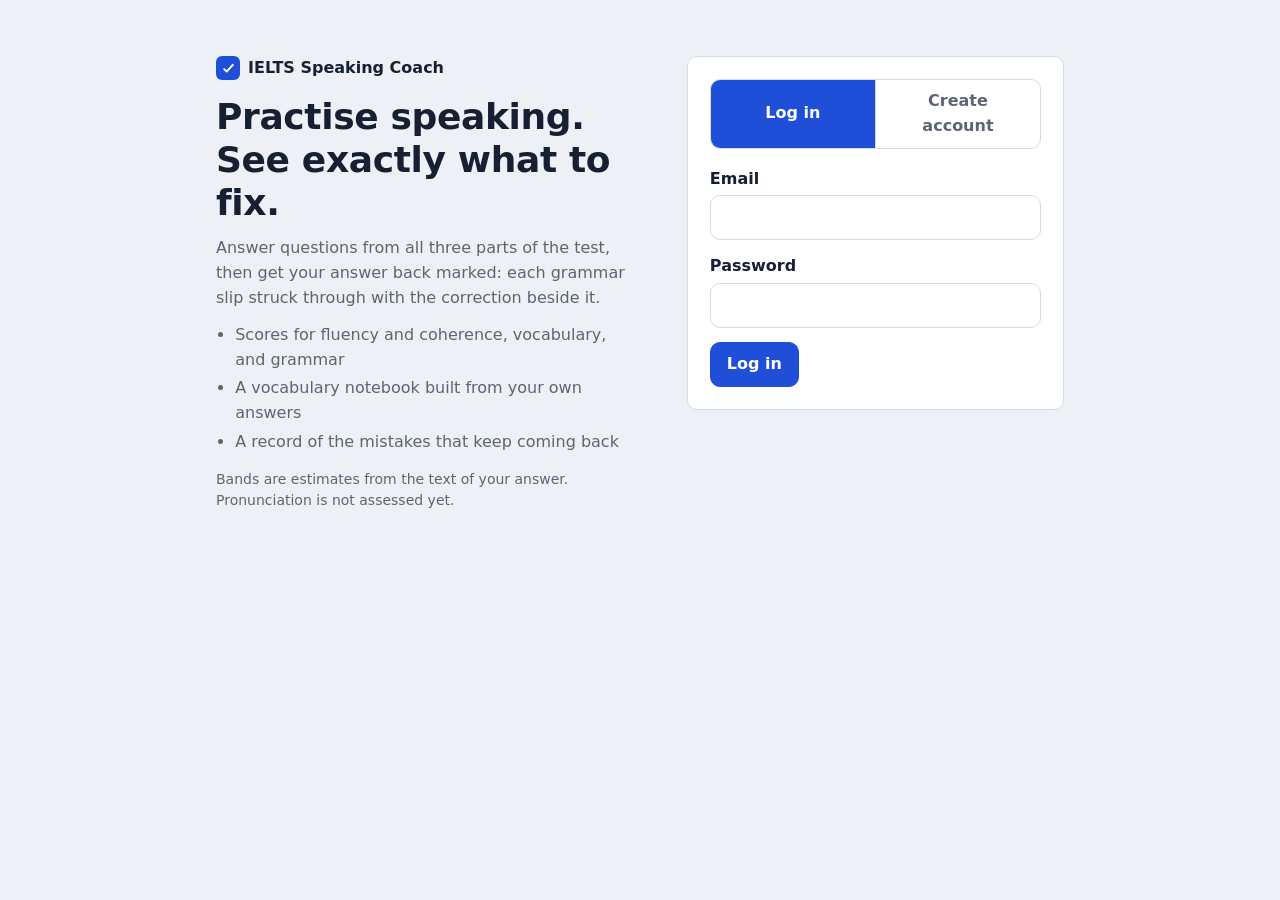
==== frontend/index.html @ 1200ae57 "Initial commit" ====
<!doctype html>
<html lang="en">
<head>
  <meta charset="utf-8">
  <meta name="viewport" content="width=device-width, initial-scale=1">
  <title>IELTS Speaking Coach</title>
  <meta name="description" content="Practise IELTS Speaking, get criterion-based feedback on your answers, and track the mistakes that keep coming back.">
  <link rel="icon" href="data:image/svg+xml,%3Csvg xmlns='http://www.w3.org/2000/svg' viewBox='0 0 32 32'%3E%3Crect width='32' height='32' rx='7' fill='%231f4fd8'/%3E%3Cpath d='M9 17l4 4 10-11' fill='none' stroke='%23fff' stroke-width='3' stroke-linecap='round' stroke-linejoin='round'/%3E%3C/svg%3E">
  <link rel="stylesheet" href="css/styles.css">
</head>
<body>
  <div id="app"></div>
  <div id="toasts" role="status" aria-live="polite"></div>
  <noscript><p style="padding:1rem">This app needs JavaScript to run.</p></noscript>
  <script type="module" src="js/main.js"></script>
</body>
</html>
---- frontend/css/styles.css ----
/* ---------- tokens ---------- */
:root {
  --bg: #edf0f5;
  --surface: #ffffff;
  --surface-2: #f5f7fb;
  --ink: #172033;
  --muted: #5b6577;
  --line: #d5dbe6;
  --blue: #1f4fd8;
  --blue-ink: #ffffff;
  --blue-soft: #e3eaff;
  --red: #c92a4b;
  --red-soft: #fde7ec;
  --green: #1b7f5c;
  --green-soft: #def4ea;
  --mark: #fff0a8;
  --focus: #1f4fd8;

  --font-ui: "Segoe UI Variable Text", "Segoe UI", system-ui, -apple-system, "Helvetica Neue", Arial, sans-serif;
  --font-script: Georgia, "Iowan Old Style", "Palatino Linotype", "Times New Roman", serif;

  --step--1: 0.875rem;
  --step-0: 1rem;
  --step-1: 1.25rem;
  --step-2: 1.625rem;
  --step-3: 2.125rem;
  --radius: 10px;
}

@media (prefers-color-scheme: dark) {
  :root {
    --bg: #0f1524;
    --surface: #171f33;
    --surface-2: #1d2740;
    --ink: #e8ecf5;
    --muted: #9aa6bd;
    --line: #2b3753;
    --blue: #7c9bff;
    --blue-ink: #0b1226;
    --blue-soft: #1f2c55;
    --red: #ff7b93;
    --red-soft: #3a1f2b;
    --green: #5fd1a3;
    --green-soft: #17352b;
    --mark: #4a4216;
    --focus: #a9bcff;
  }
}

/* ---------- base ---------- */
* { box-sizing: border-box; }
html { -webkit-text-size-adjust: 100%; }
body {
  margin: 0;
  background: var(--bg);
  color: var(--ink);
  font: 400 var(--step-0)/1.55 var(--font-ui);
}
h1, h2, h3, h4 { line-height: 1.2; margin: 0; font-weight: 650; letter-spacing: -0.01em; }
h1 { font-size: var(--step-3); }
h2 { font-size: var(--step-2); }
h3 { font-size: var(--step-1); }
h4 { font-size: var(--step-0); }
p { margin: 0 0 0.75em; max-width: 68ch; }
a { color: var(--blue); }
ul, ol { margin: 0; padding-left: 1.2em; }
li + li { margin-top: 0.25em; }
button, input, select, textarea { font: inherit; color: inherit; }
:focus-visible { outline: 3px solid var(--focus); outline-offset: 2px; border-radius: 4px; }
[hidden] { display: none !important; }
.muted { color: var(--muted); }
.small { font-size: var(--step--1); }
.sr-only { position: absolute; width: 1px; height: 1px; overflow: hidden; clip: rect(0 0 0 0); white-space: nowrap; }

/* ---------- shell ---------- */
.topbar {
  background: var(--surface);
  border-bottom: 1px solid var(--line);
  position: sticky; top: 0; z-index: 10;
}
.topbar-inner {
  max-width: 1000px; margin: 0 auto; padding: 0 16px;
  display: flex; align-items: center; gap: 20px; min-height: 56px; flex-wrap: wrap;
}
.brand { font-weight: 700; color: var(--ink); text-decoration: none; display: flex; align-items: center; gap: 8px; }
.brand-mark { width: 24px; height: 24px; border-radius: 6px; background: var(--blue); display: inline-grid; place-items: center; }
.brand-mark svg { width: 15px; height: 15px; stroke: var(--blue-ink); }
.nav { display: flex; gap: 2px; flex: 1; overflow-x: auto; }
.nav a {
  color: var(--muted); text-decoration: none; padding: 16px 10px 14px; border-bottom: 3px solid transparent;
  white-space: nowrap; font-weight: 500;
}
.nav a:hover { color: var(--ink); }
.nav a[aria-current="page"] { color: var(--ink); border-bottom-color: var(--blue); }
.user-menu { display: flex; align-items: center; gap: 12px; font-size: var(--step--1); }
.user-menu a { color: var(--muted); }

.page { max-width: 920px; margin: 0 auto; padding: 32px 16px 72px; }
.page-head { margin-bottom: 28px; }
.page-head h1 { margin-bottom: 6px; }
.lede { color: var(--muted); margin: 0; }

.section { border-top: 1px solid var(--line); padding: 24px 0; }
.section > h2, .section > h3 { margin-bottom: 14px; }
.section-head { display: flex; align-items: baseline; justify-content: space-between; gap: 12px; flex-wrap: wrap; margin-bottom: 14px; }
.section-head h2, .section-head h3 { margin: 0; }
.cols { display: grid; gap: 32px; grid-template-columns: 1fr 1fr; }
@media (max-width: 720px) {
  .cols { grid-template-columns: 1fr; gap: 24px; }
  .topbar-inner { gap: 4px 16px; padding-top: 8px; }
  .nav { order: 3; flex-basis: 100%; }
  .user-menu { margin-left: auto; }
}

/* ---------- buttons & forms ---------- */
.btn {
  display: inline-flex; align-items: center; justify-content: center; gap: 8px;
  border: 1px solid var(--line); background: var(--surface); color: var(--ink);
  padding: 9px 16px; border-radius: var(--radius); cursor: pointer; font-weight: 550; text-decoration: none;
  min-height: 40px;
}
.btn:hover { background: var(--surface-2); }
.btn:disabled { opacity: 0.55; cursor: not-allowed; }
.btn-primary { background: var(--blue); border-color: var(--blue); color: var(--blue-ink); }
.btn-primary:hover { background: var(--blue); filter: brightness(1.08); }
.btn-quiet { background: transparent; border-color: transparent; color: var(--blue); padding-inline: 8px; }
.btn-quiet:hover { background: var(--blue-soft); }
.btn-danger { color: var(--red); }
.btn-row { display: flex; flex-wrap: wrap; gap: 10px; align-items: center; }

label { display: block; font-weight: 550; margin-bottom: 4px; }
.field { margin-bottom: 14px; }
.field .hint { color: var(--muted); font-size: var(--step--1); margin-top: 4px; }
input[type="text"], input[type="email"], input[type="password"], input[type="number"], select, textarea {
  width: 100%; padding: 9px 12px; border: 1px solid var(--line); border-radius: var(--radius);
  background: var(--surface); min-height: 40px;
}
textarea { resize: vertical; min-height: 180px; line-height: 1.6; font-family: var(--font-script); font-size: 1.05rem; }
.inline-fields { display: flex; flex-wrap: wrap; gap: 12px; align-items: flex-end; }
.inline-fields .field { margin-bottom: 0; }
.check { display: flex; gap: 8px; align-items: center; font-weight: 400; margin: 0; }
.check input { width: auto; min-height: 0; }

.seg { display: inline-flex; border: 1px solid var(--line); border-radius: var(--radius); overflow: hidden; background: var(--surface); }
.seg button { border: 0; background: transparent; padding: 9px 18px; cursor: pointer; font-weight: 550; color: var(--muted); }
.seg button + button { border-left: 1px solid var(--line); }
.seg button[aria-pressed="true"] { background: var(--blue); color: var(--blue-ink); }
.seg-desc { margin-top: 8px; }

/* ---------- small parts ---------- */
.chip {
  display: inline-block; padding: 1px 10px; border-radius: 999px; font-size: 0.8125rem;
  background: var(--surface-2); border: 1px solid var(--line); color: var(--muted); white-space: nowrap;
}
.chip-blue { background: var(--blue-soft); border-color: transparent; color: var(--blue); }
.chip-green { background: var(--green-soft); border-color: transparent; color: var(--green); }
.chip-red { background: var(--red-soft); border-color: transparent; color: var(--red); }

.callout { padding: 12px 14px; border-radius: var(--radius); border: 1px solid var(--line); background: var(--surface); }
.callout.error { background: var(--red-soft); border-color: transparent; color: var(--ink); }
.callout.error strong { color: var(--red); }
.callout.info { background: var(--blue-soft); border-color: transparent; }

.loading { display: flex; gap: 10px; align-items: center; color: var(--muted); padding: 16px 0; }
.spinner { width: 18px; height: 18px; border-radius: 50%; border: 3px solid var(--line); border-top-color: var(--blue); animation: spin 0.8s linear infinite; }
@keyframes spin { to { transform: rotate(360deg); } }

.empty { padding: 28px 0; }
.empty h3 { margin-bottom: 6px; }
.empty p { color: var(--muted); }

.stats { display: flex; flex-wrap: wrap; margin: 0; padding: 0; }
.stats > div { padding: 4px 28px 4px 0; margin-right: 28px; border-right: 1px solid var(--line); min-width: 96px; }
.stats > div:last-child { border-right: 0; margin-right: 0; }
.stats dt { color: var(--muted); font-size: var(--step--1); order: 2; }
.stats dd { margin: 0; font-family: var(--font-script); font-size: var(--step-3); line-height: 1.1; order: 1; }
.stats > div { display: flex; flex-direction: column; }
@media (max-width: 600px) { .stats > div { border-right: 0; margin-right: 0; padding-right: 24px; margin-bottom: 12px; } }

.bar { height: 8px; border-radius: 999px; background: var(--line); overflow: hidden; }
.bar-fill { height: 100%; background: var(--blue); border-radius: 999px; }
.bar-row { margin-bottom: 14px; }
.bar-row .bar-label { display: flex; justify-content: space-between; margin-bottom: 4px; gap: 12px; }
.bar-row .bar-label strong { font-family: var(--font-script); font-size: var(--step-1); }
.bar-row.weakest .bar-fill { background: var(--red); }

/* list rows (used for sessions, questions, vocabulary, issues) */
.rows { list-style: none; padding: 0; margin: 0; }
.rows > li { padding: 14px 0; border-top: 1px solid var(--line); margin: 0; }
.rows > li:first-child { border-top: 0; }
.row-main { display: flex; justify-content: space-between; align-items: flex-start; gap: 16px; flex-wrap: wrap; }
.row-title { font-weight: 600; }
.row-title a { color: inherit; text-decoration: none; }
.row-title a:hover { text-decoration: underline; }
.row-meta { display: flex; gap: 8px; flex-wrap: wrap; align-items: center; margin-top: 4px; }
.example { color: var(--muted); margin: 4px 0 0; font-style: italic; }

/* ---------- band numerals ---------- */
.band { font-family: var(--font-script); font-weight: 700; font-variant-numeric: lining-nums; }
.band-hero { display: flex; gap: 28px; align-items: center; flex-wrap: wrap; padding: 8px 0 24px; }
.band-hero .band-big { font-size: 5rem; line-height: 1; color: var(--ink); }
.band-hero .band-caption { color: var(--muted); font-size: var(--step--1); display: block; }
.mini-scores { display: flex; gap: 22px; flex-wrap: wrap; margin: 0; }
.mini-scores div { display: flex; flex-direction: column; }
.mini-scores dt { color: var(--muted); font-size: var(--step--1); order: 2; }
.mini-scores dd { margin: 0; font-family: var(--font-script); font-size: var(--step-2); order: 1; }

/* ---------- the marked script ---------- */
.script {
  background: var(--surface); border: 1px solid var(--line); border-radius: var(--radius);
  padding: 18px 20px; border-left: 4px solid var(--blue);
}
.transcript { font-family: var(--font-script); font-size: 1.1rem; line-height: 1.9; margin: 0; white-space: pre-wrap; max-width: none; }
.transcript del.err {
  text-decoration: line-through; text-decoration-color: var(--red); text-decoration-thickness: 2px;
  color: var(--red); background: var(--red-soft); padding: 0 2px; border-radius: 3px;
}
.transcript ins.fix {
  text-decoration: none; color: var(--green); background: var(--green-soft); padding: 0 3px; border-radius: 3px; font-weight: 600;
}
.legend { display: flex; gap: 18px; flex-wrap: wrap; margin-top: 10px; font-size: var(--step--1); color: var(--muted); }
.legend del { color: var(--red); text-decoration-thickness: 2px; }
.legend ins { color: var(--green); text-decoration: none; font-weight: 600; }

.issue { padding: 12px 0; border-top: 1px solid var(--line); }
.issue:first-child { border-top: 0; }
.issue .pair { font-family: var(--font-script); font-size: 1.05rem; }
.issue del { color: var(--red); text-decoration-thickness: 2px; }
.issue ins { color: var(--green); text-decoration: none; font-weight: 600; }

.criterion { padding: 16px 0; border-top: 1px solid var(--line); }
.criterion:first-child { border-top: 0; }
.criterion-head { display: flex; justify-content: space-between; align-items: baseline; gap: 12px; margin-bottom: 6px; }
.criterion-head .band { font-size: var(--step-2); }
.pros-cons { display: grid; grid-template-columns: 1fr 1fr; gap: 24px; margin-top: 10px; }
@media (max-width: 640px) { .pros-cons { grid-template-columns: 1fr; gap: 10px; } }
.pros-cons h4 { font-size: var(--step--1); margin-bottom: 4px; color: var(--muted); font-weight: 600; }

.improved { font-family: var(--font-script); font-size: 1.05rem; line-height: 1.8; background: var(--green-soft); padding: 16px 18px; border-radius: var(--radius); margin: 0; max-width: none; }
.vocab-grid { display: grid; gap: 12px; grid-template-columns: repeat(auto-fill, minmax(260px, 1fr)); }
.vocab { border: 1px solid var(--line); background: var(--surface); border-radius: var(--radius); padding: 12px 14px; }
.vocab .term { font-weight: 650; }
.vocab p { margin: 4px 0 0; }

.question-card { border-left: 4px solid var(--blue); padding: 4px 0 4px 18px; margin-bottom: 18px; }
.question-card .q-text { font-family: var(--font-script); font-size: var(--step-1); margin: 0 0 6px; max-width: 60ch; }
.question-card ul { color: var(--muted); }
.counter { display: flex; justify-content: space-between; gap: 12px; flex-wrap: wrap; margin: 6px 0 14px; color: var(--muted); font-size: var(--step--1); }
.timer { font-variant-numeric: tabular-nums; font-weight: 600; color: var(--ink); }

/* ---------- chart ---------- */
.chart { width: 100%; height: auto; display: block; }
.chart .grid-line { stroke: var(--line); stroke-width: 1; }
.chart .axis-label { fill: var(--muted); font-size: 11px; font-family: var(--font-ui); }
.chart .trend-line { fill: none; stroke: var(--blue); stroke-width: 2.5; stroke-linejoin: round; stroke-linecap: round; }
.chart .trend-dot { fill: var(--surface); stroke: var(--blue); stroke-width: 2.5; }
.chart .trend-target { stroke: var(--green); stroke-width: 1.5; stroke-dasharray: 5 4; }
.chart .target-label { fill: var(--green); font-size: 11px; }

/* ---------- auth ---------- */
.auth { max-width: 880px; margin: 0 auto; padding: 56px 16px; display: grid; grid-template-columns: 1.1fr 1fr; gap: 56px; align-items: start; }
@media (max-width: 760px) { .auth { grid-template-columns: 1fr; gap: 28px; padding-top: 32px; } }
.auth h1 { margin: 14px 0 12px; font-size: 2.25rem; }
.auth .pitch p { color: var(--muted); }
.auth .pitch ul { color: var(--muted); }
.auth-form { background: var(--surface); border: 1px solid var(--line); border-radius: var(--radius); padding: 22px; }
.auth-form .seg { margin-bottom: 18px; width: 100%; }
.auth-form .seg button { flex: 1; }

/* ---------- toasts ---------- */
#toasts { position: fixed; bottom: 16px; right: 16px; left: 16px; display: flex; flex-direction: column; align-items: flex-end; gap: 8px; pointer-events: none; z-index: 50; }
.toast { pointer-events: auto; max-width: 440px; background: var(--ink); color: var(--bg); padding: 10px 14px; border-radius: var(--radius); box-shadow: 0 6px 24px rgba(0,0,0,0.25); }
.toast.error { background: var(--red); color: #fff; }
.toast.success { background: var(--green); color: #fff; }

details.more { margin-top: 10px; }
details.more > summary { cursor: pointer; color: var(--blue); font-weight: 550; padding: 6px 0; }

@media (prefers-reduced-motion: reduce) {
  .spinner { animation-duration: 2.4s; }
}
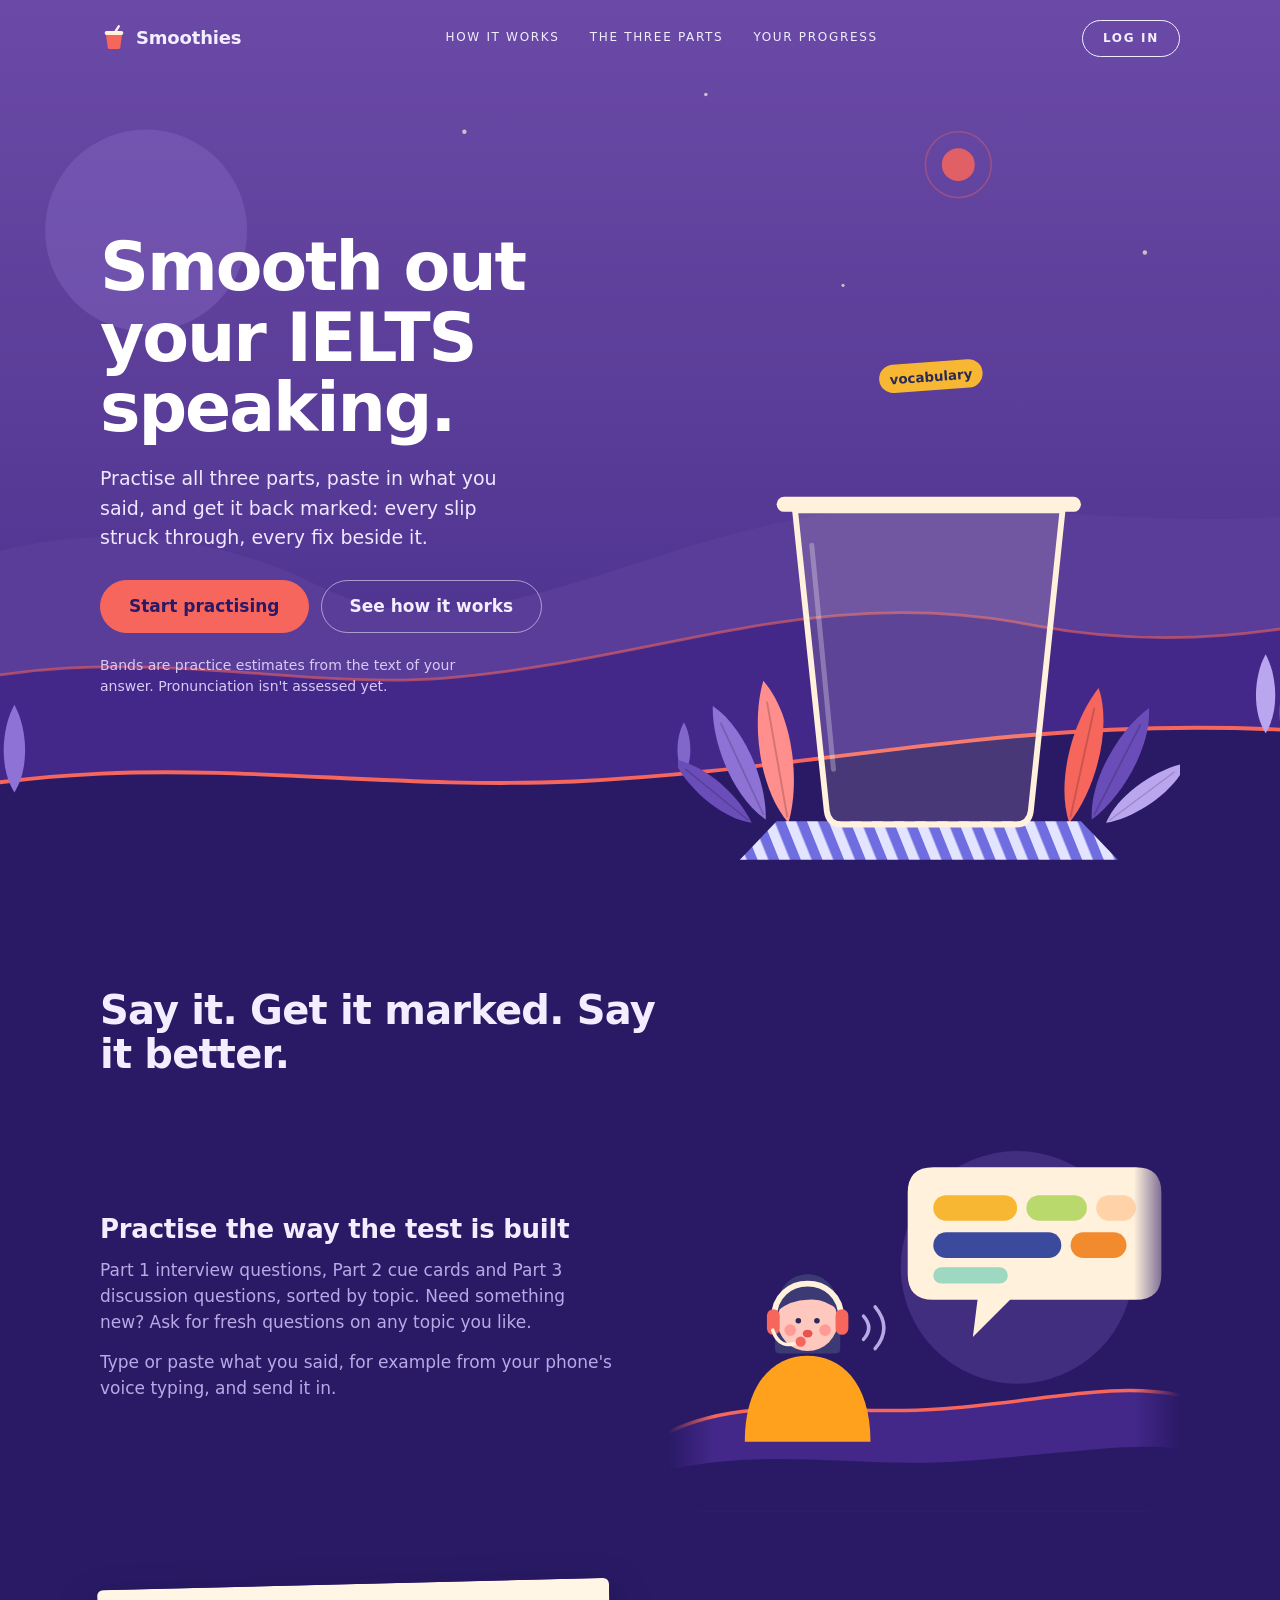
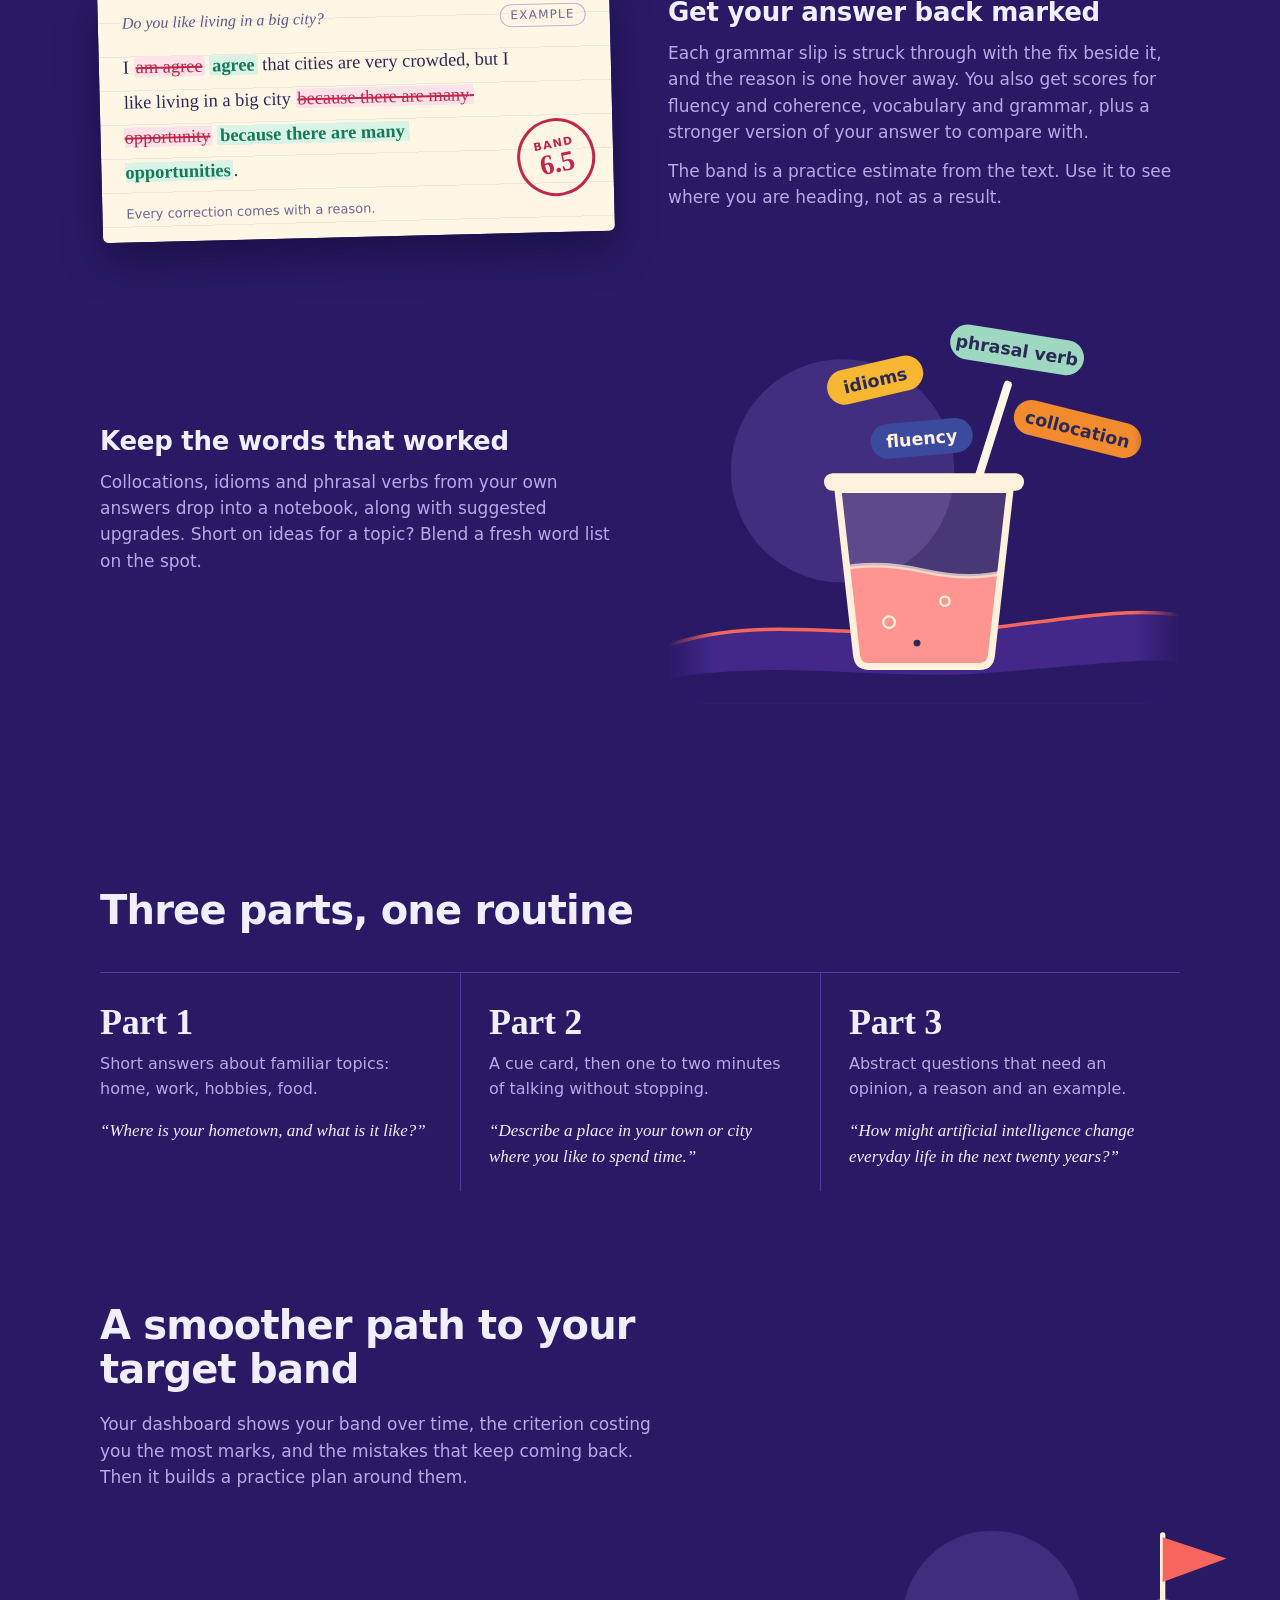
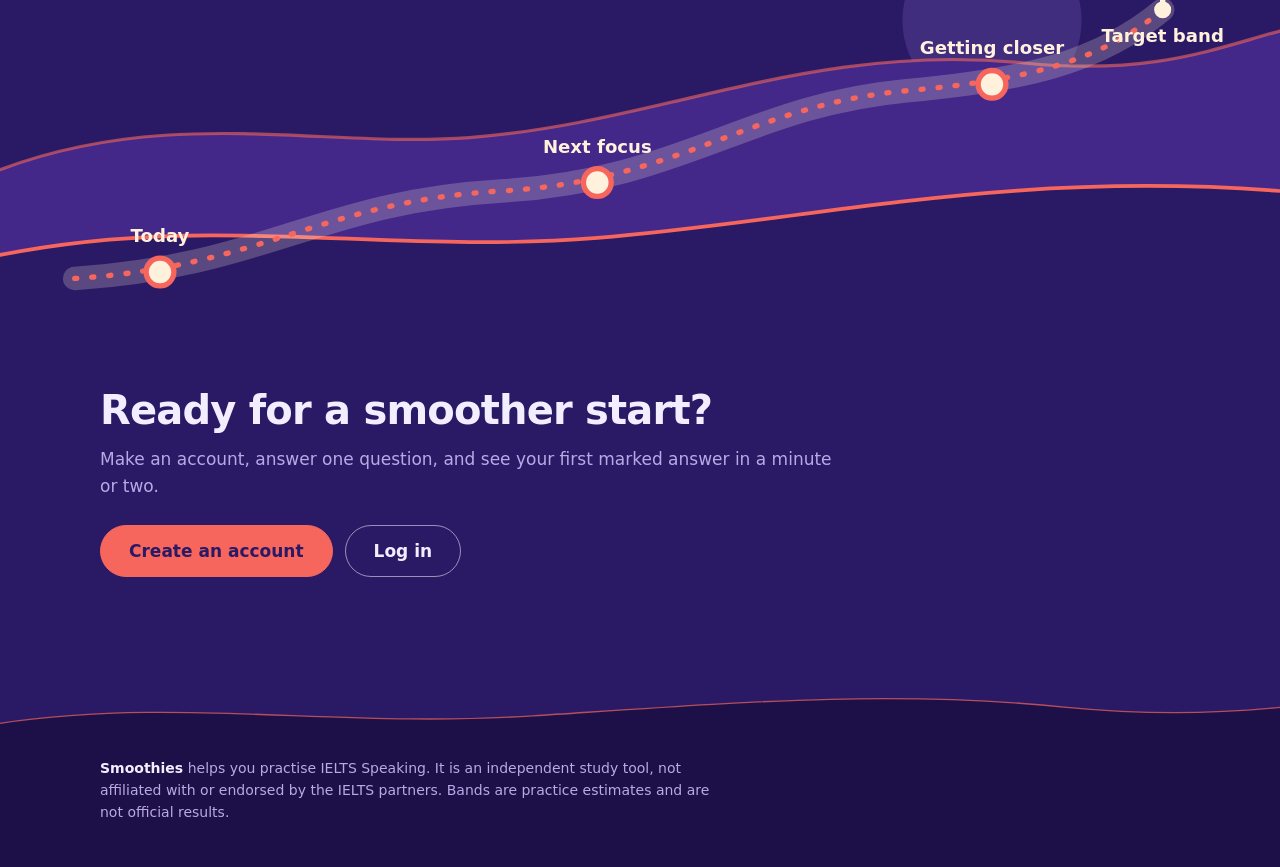
==== commit 10e9349b: "animation" ====
--- a/frontend/index.html
+++ b/frontend/index.html
@@ -3,15 +3,308 @@
 <head>
   <meta charset="utf-8">
   <meta name="viewport" content="width=device-width, initial-scale=1">
-  <title>IELTS Speaking Coach</title>
-  <meta name="description" content="Practise IELTS Speaking, get criterion-based feedback on your answers, and track the mistakes that keep coming back.">
-  <link rel="icon" href="data:image/svg+xml,%3Csvg xmlns='http://www.w3.org/2000/svg' viewBox='0 0 32 32'%3E%3Crect width='32' height='32' rx='7' fill='%231f4fd8'/%3E%3Cpath d='M9 17l4 4 10-11' fill='none' stroke='%23fff' stroke-width='3' stroke-linecap='round' stroke-linejoin='round'/%3E%3C/svg%3E">
+  <title>Smoothies: IELTS speaking practice, smoothed out</title>
+  <meta name="description" content="Practise all three parts of IELTS Speaking, get your answers back marked line by line, and see which mistakes keep coming back.">
+  <meta name="color-scheme" content="dark">
+  <link rel="icon" href="data:image/svg+xml,%3Csvg xmlns='http://www.w3.org/2000/svg' viewBox='0 0 32 32'%3E%3Crect width='32' height='32' rx='8' fill='%232a1a66'/%3E%3Cpath d='M9 12h14l-2 15H11z' fill='%23f6665c'/%3E%3Crect x='7' y='9' width='18' height='4' rx='2' fill='%23fff1dc'/%3E%3Cpath d='M18 9l3-6' stroke='%23fff1dc' stroke-width='2.4' stroke-linecap='round'/%3E%3C/svg%3E">
   <link rel="stylesheet" href="css/styles.css">
+  <link rel="stylesheet" href="css/landing.css">
 </head>
-<body>
-  <div id="app"></div>
-  <div id="toasts" role="status" aria-live="polite"></div>
-  <noscript><p style="padding:1rem">This app needs JavaScript to run.</p></noscript>
-  <script type="module" src="js/main.js"></script>
+<body class="landing">
+  <a class="skip" href="#main">Skip to content</a>
+
+  <header class="site-nav">
+    <div class="site-nav-inner">
+      <a class="brand" href="./">
+        <svg class="brand-glyph" viewBox="0 0 24 24" width="28" height="28" aria-hidden="true"><path d="M5 8h14l-1.6 12.2a1.4 1.4 0 0 1-1.4 1.2H8a1.4 1.4 0 0 1-1.4-1.2z" fill="#f6665c"/><rect x="4" y="6" width="16" height="3.4" rx="1.7" fill="#fff1dc"/><path d="M13.5 6l2.6-4" stroke="#fff1dc" stroke-width="2" stroke-linecap="round" fill="none"/></svg>
+        <span>Smoothies</span>
+      </a>
+      <nav class="site-links" aria-label="Main">
+        <a href="#how">How it works</a>
+        <a href="#parts">The three parts</a>
+        <a href="#path">Your progress</a>
+      </nav>
+      <a class="pill" id="nav-cta" href="app/#/login">Log in</a>
+    </div>
+  </header>
+
+  <main id="main">
+    <!-- ================= hero ================= -->
+    <section class="hero">
+      <svg class="hero-scene" viewBox="0 0 1440 820" preserveAspectRatio="xMidYMax slice" aria-hidden="true" focusable="false">
+        <circle cx="270" cy="210" r="92" fill="#8466c2" opacity=".45"/>
+        <circle cx="1010" cy="150" r="15" fill="#f6665c" opacity=".85"/>
+        <circle cx="1010" cy="150" r="30" fill="none" stroke="#f6665c" stroke-width="1.5" opacity=".35"/>
+        <g fill="#fff1dc" opacity=".7"><circle cx="560" cy="120" r="2"/><circle cx="780" cy="86" r="1.6"/><circle cx="1180" cy="230" r="2"/><circle cx="90" cy="90" r="1.8"/><circle cx="410" cy="290" r="1.5"/><circle cx="1320" cy="120" r="1.6"/><circle cx="905" cy="260" r="1.4"/></g>
+        <!-- far hills -->
+        <path d="M0 560 C150 470 300 470 430 535 C560 600 700 500 880 470 C1040 442 1190 500 1440 455 V820 H0Z" fill="#5a3d98"/>
+        <!-- mid hills -->
+        <path d="M0 650 C210 570 380 630 540 618 C740 602 880 530 1080 570 C1230 598 1340 566 1440 548 V820 H0Z" fill="#43288a"/>
+        <path d="M0 650 C210 570 380 630 540 618 C740 602 880 530 1080 570 C1230 598 1340 566 1440 548" fill="none" stroke="#f6665c" stroke-width="2.5" opacity=".55" stroke-linecap="round"/>
+        <!-- near hill (same colour as the page below) -->
+        <path d="M0 740 C250 672 430 722 660 712 C920 700 1110 636 1440 676 V820 H0Z" fill="#2a1a66"/>
+        <path d="M0 740 C250 672 430 722 660 712 C920 700 1110 636 1440 676" fill="none" stroke="#f6665c" stroke-width="3.5" stroke-linecap="round"/>
+        <!-- little plants on the hills -->
+        <g transform="translate(150 722)"><path d="M0 0 C-14 -22 -12 -58 0 -80 C12 -58 14 -22 0 0Z" fill="#8E72D6"/><path d="M-22 6 C-34 -10 -30 -34 -22 -50 C-12 -34 -10 -10 -22 6Z" fill="#FF8F8C"/></g>
+        <g transform="translate(1290 668) scale(.9)"><path d="M0 0 C-14 -22 -12 -58 0 -80 C12 -58 14 -22 0 0Z" fill="#B9A6EE"/><path d="M22 6 C34 -10 30 -34 22 -50 C12 -34 10 -10 22 6Z" fill="#6A4DB8"/></g>
+        <g transform="translate(760 706) scale(.6)"><path d="M0 0 C-14 -22 -12 -58 0 -80 C12 -58 14 -22 0 0Z" fill="#8E72D6" opacity=".85"/></g>
+      </svg>
+
+      <div class="hero-inner">
+        <div class="hero-copy">
+          <h1>Smooth out your IELTS speaking.</h1>
+          <p class="hero-lede">Practise all three parts, paste in what you said, and get it back marked: every slip struck through, every fix beside it.</p>
+          <div class="hero-actions">
+            <a class="btn btn-primary btn-lg" href="app/#/register" id="hero-cta">Start practising</a>
+            <a class="btn btn-lg" href="#how">See how it works</a>
+          </div>
+          <p class="hero-note">Bands are practice estimates from the text of your answer. Pronunciation isn't assessed yet.</p>
+        </div>
+
+        <div class="hero-art">
+          <svg id="smoothie" class="smoothie" viewBox="0 0 600 760" role="img" aria-label="Animated illustration: English words drop into a cup, blend into a smoothie, and a tiny learner sips it through a straw.">
+            <defs>
+              <clipPath id="cupClip"><path d="M140 330 L460 330 L422 690 Q420 706 404 706 L196 706 Q180 706 178 690 Z"/></clipPath>
+              <clipPath id="girlClip"><rect x="0" y="0" width="600" height="326"/></clipPath>
+              <pattern id="stripe" width="24" height="24" patternUnits="userSpaceOnUse" patternTransform="rotate(-22)">
+                <rect width="24" height="24" fill="#6F6DE0"/><rect width="12" height="24" fill="#E3E4FF"/>
+              </pattern>
+            </defs>
+
+            <g id="leaves"></g>
+            <path d="M118 702 L482 702 L526 748 L74 748 Z" fill="url(#stripe)"/>
+
+            <g clip-path="url(#girlClip)">
+              <g id="girl">
+                <path d="M228 340 C228 280 260 252 300 252 C340 252 372 280 372 340 Z" fill="#FFA11D"/>
+                <g id="head">
+                  <path d="M258 222 C258 186 280 180 300 180 C320 180 342 186 342 222 L342 252 Q342 258 336 258 L264 258 Q258 258 258 252 Z" fill="#3B3A74"/>
+                  <circle cx="300" cy="228" r="31" fill="#FFC8BE"/>
+                  <path d="M267 216 Q274 191 302 191 Q330 191 335 216 Q318 204 300 206 Q282 206 267 216 Z" fill="#3B3A74"/>
+                  <circle id="chL" cx="284" cy="238" r="6" fill="#FF8F8C" opacity=".85"/>
+                  <circle id="chR" cx="316" cy="238" r="6" fill="#FF8F8C" opacity=".85"/>
+                  <ellipse id="eyeL" cx="289" cy="227" rx="2.6" ry="2.6" fill="#2B2A57"/>
+                  <ellipse id="eyeR" cx="311" cy="227" rx="2.6" ry="2.6" fill="#2B2A57"/>
+                  <path id="happyL" d="M283 228 Q289 221 295 228" stroke="#2B2A57" stroke-width="2.6" fill="none" stroke-linecap="round" opacity="0"/>
+                  <path id="happyR" d="M305 228 Q311 221 317 228" stroke="#2B2A57" stroke-width="2.6" fill="none" stroke-linecap="round" opacity="0"/>
+                  <circle cx="300" cy="241" r="4.2" fill="#E8524F"/>
+                </g>
+              </g>
+            </g>
+
+            <g id="cupG">
+              <path d="M140 330 L460 330 L422 690 Q420 706 404 706 L196 706 Q180 706 178 690 Z" fill="#FFF1DC" fill-opacity=".14"/>
+              <g clip-path="url(#cupClip)">
+                <path id="liq" fill="#FFE1DC"/>
+                <path id="foam" fill="none" stroke="#FFF1DC" stroke-width="4" stroke-linecap="round" opacity=".7"/>
+                <g id="bubbles"></g>
+                <g id="inside"></g>
+              </g>
+              <path d="M160 372 L186 640" stroke="#fff" stroke-opacity=".28" stroke-width="6" stroke-linecap="round" fill="none"/>
+              <path d="M140 330 L460 330 L422 690 Q420 706 404 706 L196 706 Q180 706 178 690 Z" fill="none" stroke="#FFF1DC" stroke-width="7" stroke-linejoin="round"/>
+              <rect x="118" y="314" width="364" height="18" rx="9" fill="#FFF1DC"/>
+            </g>
+
+            <g id="outside"></g>
+
+            <g id="front">
+              <g id="arms">
+                <path d="M240 314 Q205 318 172 322" stroke="#FFA11D" stroke-width="24" stroke-linecap="round" fill="none"/>
+                <path d="M360 314 Q395 318 428 322" stroke="#FFA11D" stroke-width="24" stroke-linecap="round" fill="none"/>
+                <circle cx="166" cy="322" r="11" fill="#FFC8BE"/>
+                <circle cx="434" cy="322" r="11" fill="#FFC8BE"/>
+              </g>
+            </g>
+            <path id="straw" fill="none" stroke="#FFF6E8" stroke-width="8" stroke-linecap="round"/>
+            <path id="strawJuice" fill="none" stroke="#FF8F8C" stroke-width="4" stroke-linecap="round" opacity="0"/>
+          </svg>
+        </div>
+      </div>
+    </section>
+
+    <!-- ================= how it works ================= -->
+    <section class="block" id="how">
+      <div class="wrap">
+        <h2 class="block-title">Say it. Get it marked. Say it better.</h2>
+
+        <div class="row">
+          <div class="row-copy">
+            <h3>Practise the way the test is built</h3>
+            <p>Part 1 interview questions, Part 2 cue cards and Part 3 discussion questions, sorted by topic. Need something new? Ask for fresh questions on any topic you like.</p>
+            <p>Type or paste what you said, for example from your phone's voice typing, and send it in.</p>
+          </div>
+          <div class="row-art">
+            <svg viewBox="0 0 440 340" role="img" aria-label="A learner in a headset speaks. Her answer appears in a speech bubble made of word pills.">
+              <circle cx="300" cy="130" r="100" fill="#7b5db8" opacity=".3"/>
+              <path d="M0 272 C70 238 150 258 230 252 C320 246 380 228 440 240 V340 H0Z" fill="#43288a"/>
+              <path d="M0 272 C70 238 150 258 230 252 C320 246 380 228 440 240" fill="none" stroke="#f6665c" stroke-width="3" stroke-linecap="round"/>
+              <path d="M0 304 C90 284 170 304 260 296 C340 290 400 280 440 286 V340 H0Z" fill="#2a1a66"/>
+              <g transform="translate(120 0)">
+                <path d="M-54 280 C-54 228 -28 206 0 206 C28 206 54 228 54 280 Z" fill="#FFA11D"/>
+                <path d="M-28 176 C-28 142 -10 136 0 136 C10 136 28 142 28 176 L28 200 Q28 204 24 204 L-24 204 Q-28 204 -28 200Z" fill="#3B3A74"/>
+                <circle cx="0" cy="176" r="26" fill="#FFC8BE"/>
+                <path d="M-27 168 Q-21 143 2 143 Q25 143 28 168 Q14 156 0 158 Q-14 158 -27 168Z" fill="#3B3A74"/>
+                <circle cx="-8" cy="176" r="2.4" fill="#2B2A57"/><circle cx="8" cy="176" r="2.4" fill="#2B2A57"/>
+                <circle cx="-15" cy="184" r="5" fill="#FF8F8C" opacity=".8"/><circle cx="15" cy="184" r="5" fill="#FF8F8C" opacity=".8"/>
+                <ellipse cx="0" cy="187" rx="4.2" ry="3.4" fill="#E8524F"/>
+                <path d="M-29 174 C-29 134 29 134 29 174" fill="none" stroke="#fff1dc" stroke-width="5" stroke-linecap="round"/>
+                <rect x="-35" y="166" width="11" height="22" rx="5.5" fill="#f6665c"/><rect x="24" y="166" width="11" height="22" rx="5.5" fill="#f6665c"/>
+                <path d="M-30 184 Q-24 202 -7 194" fill="none" stroke="#fff1dc" stroke-width="3" stroke-linecap="round"/>
+                <circle cx="-6" cy="194" r="4.4" fill="#f6665c"/>
+              </g>
+              <g fill="none" stroke="#b8a9e6" stroke-width="3" stroke-linecap="round"><path d="M168 172 q9 10 0 20"/><path d="M178 164 q15 18 0 36"/></g>
+              <g transform="translate(206 44)">
+                <path d="M22 0 H196 Q218 0 218 22 V92 Q218 114 196 114 H88 L56 146 L60 114 H22 Q0 114 0 92 V22 Q0 0 22 0Z" fill="#FFF1DC"/>
+                <rect x="22" y="24" width="72" height="22" rx="11" fill="#F7B733"/>
+                <rect x="102" y="24" width="52" height="22" rx="11" fill="#B9D96C"/>
+                <rect x="162" y="24" width="34" height="22" rx="11" fill="#FFD2A8"/>
+                <rect x="22" y="56" width="110" height="22" rx="11" fill="#3C4A9E"/>
+                <rect x="140" y="56" width="48" height="22" rx="11" fill="#F28A2E"/>
+                <rect x="22" y="86" width="64" height="14" rx="7" fill="#9ED8C0"/>
+              </g>
+            </svg>
+          </div>
+        </div>
+
+        <div class="row row-flip">
+          <div class="row-art">
+            <figure class="paper" aria-label="Example of a marked answer">
+              <div class="paper-head">
+                <span class="paper-q">Do you like living in a big city?</span>
+                <span class="paper-tag">Example</span>
+              </div>
+              <p class="transcript">I <del class="err">am agree</del> <ins class="fix" title="Agree is a verb, so it does not need “am”.">agree</ins> that cities are very crowded, but I like living in a big city <del class="err">because there are many opportunity</del> <ins class="fix" title="“Many” needs a plural noun.">because there are many opportunities</ins>.</p>
+              <div class="stamp" aria-hidden="true"><span>Band</span><strong>6.5</strong></div>
+              <p class="paper-note">Every correction comes with a reason.</p>
+            </figure>
+          </div>
+          <div class="row-copy">
+            <h3>Get your answer back marked</h3>
+            <p>Each grammar slip is struck through with the fix beside it, and the reason is one hover away. You also get scores for fluency and coherence, vocabulary and grammar, plus a stronger version of your answer to compare with.</p>
+            <p>The band is a practice estimate from the text. Use it to see where you are heading, not as a result.</p>
+          </div>
+        </div>
+
+        <div class="row">
+          <div class="row-copy">
+            <h3>Keep the words that worked</h3>
+            <p>Collocations, idioms and phrasal verbs from your own answers drop into a notebook, along with suggested upgrades. Short on ideas for a topic? Blend a fresh word list on the spot.</p>
+          </div>
+          <div class="row-art">
+            <svg viewBox="0 0 440 340" role="img" aria-label="Word pills dropping into a cup of smoothie.">
+              <circle cx="150" cy="140" r="96" fill="#7b5db8" opacity=".3"/>
+              <path d="M0 290 C80 262 170 286 250 278 C330 270 392 256 440 264 V340 H0Z" fill="#43288a"/>
+              <path d="M0 290 C80 262 170 286 250 278 C330 270 392 256 440 264" fill="none" stroke="#f6665c" stroke-width="3" stroke-linecap="round"/>
+              <path d="M0 318 C100 302 180 320 270 314 C350 308 410 300 440 304 V340 H0Z" fill="#2a1a66"/>
+              <defs><clipPath id="cup2"><path d="M146 156 L294 156 L278 298 Q277 308 268 308 L172 308 Q163 308 162 298Z"/></clipPath></defs>
+              <path d="M146 156 L294 156 L278 298 Q277 308 268 308 L172 308 Q163 308 162 298Z" fill="#FFF1DC" fill-opacity=".14"/>
+              <g clip-path="url(#cup2)"><path d="M140 226 Q175 216 220 226 T300 224 V320 H140Z" fill="#FF9490"/><path d="M140 226 Q175 216 220 226 T300 224" fill="none" stroke="#FFF1DC" stroke-width="4" stroke-linecap="round" opacity=".7"/><circle cx="190" cy="270" r="5" fill="none" stroke="#FFF1DC" stroke-width="2"/><circle cx="238" cy="252" r="4" fill="none" stroke="#FFF1DC" stroke-width="2"/><circle cx="214" cy="288" r="3" fill="#2B2A57"/></g>
+              <path d="M146 156 L294 156 L278 298 Q277 308 268 308 L172 308 Q163 308 162 298Z" fill="none" stroke="#FFF1DC" stroke-width="6" stroke-linejoin="round"/>
+              <rect x="134" y="142" width="172" height="15" rx="7.5" fill="#FFF1DC"/>
+              <path d="M268 142 L292 66" stroke="#FFF6E8" stroke-width="7" stroke-linecap="round"/>
+              <g font-family="'Segoe UI','Trebuchet MS',system-ui,sans-serif" font-weight="700" font-size="15" text-anchor="middle">
+                <g transform="translate(178 62) rotate(-13)"><rect x="-42" y="-15" width="84" height="30" rx="15" fill="#F7B733"/><text x="0" y="5.5" fill="#2B2A57">idioms</text></g>
+                <g transform="translate(300 36) rotate(9)"><rect x="-58" y="-15" width="116" height="30" rx="15" fill="#9ED8C0"/><text x="0" y="5.5" fill="#2B2A57">phrasal verb</text></g>
+                <g transform="translate(218 112) rotate(-5)"><rect x="-44" y="-15" width="88" height="30" rx="15" fill="#3C4A9E"/><text x="0" y="5.5" fill="#FFF1DC">fluency</text></g>
+                <g transform="translate(352 104) rotate(14)"><rect x="-56" y="-15" width="112" height="30" rx="15" fill="#F28A2E"/><text x="0" y="5.5" fill="#2B2A57">collocation</text></g>
+              </g>
+            </svg>
+          </div>
+        </div>
+      </div>
+    </section>
+
+    <!-- ================= the three parts ================= -->
+    <section class="block block-parts" id="parts">
+      <div class="wrap">
+        <h2 class="block-title">Three parts, one routine</h2>
+        <div class="parts">
+          <article>
+            <h3>Part 1</h3>
+            <p>Short answers about familiar topics: home, work, hobbies, food.</p>
+            <p class="sample">“Where is your hometown, and what is it like?”</p>
+          </article>
+          <article>
+            <h3>Part 2</h3>
+            <p>A cue card, then one to two minutes of talking without stopping.</p>
+            <p class="sample">“Describe a place in your town or city where you like to spend time.”</p>
+          </article>
+          <article>
+            <h3>Part 3</h3>
+            <p>Abstract questions that need an opinion, a reason and an example.</p>
+            <p class="sample">“How might artificial intelligence change everyday life in the next twenty years?”</p>
+          </article>
+        </div>
+      </div>
+    </section>
+
+    <!-- ================= progress path ================= -->
+    <section class="block" id="path">
+      <div class="wrap">
+        <div class="path-copy">
+          <h2 class="block-title">A smoother path to your target band</h2>
+          <p>Your dashboard shows your band over time, the criterion costing you the most marks, and the mistakes that keep coming back. Then it builds a practice plan around them.</p>
+        </div>
+      </div>
+      <div class="path-art">
+        <svg class="path-small" viewBox="0 0 400 330" role="img" aria-label="A winding path climbs the hills from Today, through Next focus, to a flag marking your target band.">
+          <circle cx="300" cy="90" r="64" fill="#7b5db8" opacity=".28"/>
+          <path d="M0 210 C70 170 150 200 230 170 C300 144 350 120 400 104 V330 H0Z" fill="#43288a"/>
+          <path d="M0 210 C70 170 150 200 230 170 C300 144 350 120 400 104" fill="none" stroke="#f6665c" stroke-width="3" opacity=".6" stroke-linecap="round"/>
+          <path d="M0 280 C100 256 200 286 300 262 C350 250 380 240 400 238 V330 H0Z" fill="#2a1a66"/>
+          <path d="M0 280 C100 256 200 286 300 262 C350 250 380 240 400 238" fill="none" stroke="#f6665c" stroke-width="3.5" stroke-linecap="round"/>
+          <path d="M34 300 C100 296 120 250 190 240 C250 232 262 188 300 160 C326 140 336 112 340 78" fill="none" stroke="#fff1dc" stroke-opacity=".22" stroke-width="16" stroke-linecap="round"/>
+          <path d="M34 300 C100 296 120 250 190 240 C250 232 262 188 300 160 C326 140 336 112 340 78" fill="none" stroke="#f6665c" stroke-width="4" stroke-linecap="round" stroke-dasharray="2 11"/>
+          <g font-family="'Segoe UI','Trebuchet MS',system-ui,sans-serif" font-weight="700" font-size="15" fill="#fff1dc">
+            <circle cx="58" cy="298" r="10" fill="#fff1dc" stroke="#f6665c" stroke-width="4"/><text x="76" y="294">Today</text>
+            <circle cx="196" cy="239" r="10" fill="#fff1dc" stroke="#f6665c" stroke-width="4"/><text x="212" y="262">Next focus</text>
+            <circle cx="296" cy="163" r="10" fill="#fff1dc" stroke="#f6665c" stroke-width="4"/><text x="150" y="152">Getting closer</text>
+          </g>
+          <path d="M340 78 V20" stroke="#fff1dc" stroke-width="4" stroke-linecap="round"/><path d="M340 22 L384 38 L340 56Z" fill="#f6665c"/><circle cx="340" cy="78" r="7" fill="#fff1dc"/>
+          <text x="340" y="104" font-family="'Segoe UI','Trebuchet MS',system-ui,sans-serif" font-weight="700" font-size="15" fill="#fff1dc" text-anchor="middle">Target band</text>
+        </svg>
+        <svg class="path-wide" viewBox="0 0 1200 380" preserveAspectRatio="xMidYMid slice" role="img" aria-label="A winding path climbs the hills from Today, through Next focus, to a flag marking your target band.">
+          <circle cx="930" cy="110" r="84" fill="#7b5db8" opacity=".28"/>
+          <path d="M0 250 C160 190 300 230 440 220 C620 206 760 130 960 150 C1080 162 1140 136 1200 120 V380 H0Z" fill="#43288a"/>
+          <path d="M0 250 C160 190 300 230 440 220 C620 206 760 130 960 150 C1080 162 1140 136 1200 120" fill="none" stroke="#f6665c" stroke-width="3" opacity=".6" stroke-linecap="round"/>
+          <path d="M0 330 C200 290 360 330 560 314 C760 298 940 250 1200 270 V380 H0Z" fill="#2a1a66"/>
+          <path d="M0 330 C200 290 360 330 560 314 C760 298 940 250 1200 270" fill="none" stroke="#f6665c" stroke-width="3.5" stroke-linecap="round"/>
+          <!-- the path -->
+          <path d="M70 352 C250 340 300 280 470 270 C640 260 700 190 850 176 C960 166 1030 150 1090 100" fill="none" stroke="#fff1dc" stroke-opacity=".22" stroke-width="22" stroke-linecap="round"/>
+          <path d="M70 352 C250 340 300 280 470 270 C640 260 700 190 850 176 C960 166 1030 150 1090 100" fill="none" stroke="#f6665c" stroke-width="5" stroke-linecap="round" stroke-dasharray="2 14"/>
+          <g font-family="'Segoe UI','Trebuchet MS',system-ui,sans-serif" font-weight="700" font-size="17" fill="#fff1dc" text-anchor="middle">
+            <circle cx="150" cy="346" r="13" fill="#fff1dc" stroke="#f6665c" stroke-width="5"/><text x="150" y="318">Today</text>
+            <circle cx="560" cy="262" r="13" fill="#fff1dc" stroke="#f6665c" stroke-width="5"/><text x="560" y="234">Next focus</text>
+            <circle cx="930" cy="170" r="13" fill="#fff1dc" stroke="#f6665c" stroke-width="5"/><text x="930" y="142">Getting closer</text>
+          </g>
+          <g><path d="M1090 100 V30" stroke="#fff1dc" stroke-width="5" stroke-linecap="round"/><path d="M1090 32 L1150 52 L1090 74Z" fill="#f6665c"/><circle cx="1090" cy="100" r="8" fill="#fff1dc"/></g>
+          <text x="1090" y="130" font-family="'Segoe UI','Trebuchet MS',system-ui,sans-serif" font-weight="700" font-size="17" fill="#fff1dc" text-anchor="middle">Target band</text>
+        </svg>
+      </div>
+    </section>
+
+    <!-- ================= closing call ================= -->
+    <section class="block closing">
+      <div class="wrap closing-inner">
+        <h2 class="block-title">Ready for a smoother start?</h2>
+        <p>Make an account, answer one question, and see your first marked answer in a minute or two.</p>
+        <div class="hero-actions">
+          <a class="btn btn-primary btn-lg" href="app/#/register">Create an account</a>
+          <a class="btn btn-lg" href="app/#/login">Log in</a>
+        </div>
+      </div>
+    </section>
+  </main>
+
+  <footer class="site-footer">
+    <svg viewBox="0 0 1440 120" preserveAspectRatio="none" aria-hidden="true" focusable="false"><path d="M0 70 C200 20 380 80 600 56 C820 32 1000 6 1200 40 C1300 56 1380 50 1440 40 V120 H0Z" fill="#1d1049"/><path d="M0 70 C200 20 380 80 600 56 C820 32 1000 6 1200 40 C1300 56 1380 50 1440 40" fill="none" stroke="#f6665c" stroke-width="2.5" opacity=".7"/></svg>
+    <div class="footer-body">
+      <div class="wrap">
+        <p><strong>Smoothies</strong> helps you practise IELTS Speaking. It is an independent study tool, not affiliated with or endorsed by the IELTS partners. Bands are practice estimates and are not official results.</p>
+      </div>
+    </div>
+  </footer>
+
+  <script type="module" src="js/landing.js"></script>
 </body>
 </html>
--- a/frontend/css/styles.css
+++ b/frontend/css/styles.css
@@ -1,22 +1,39 @@
 /* ---------- tokens ---------- */
 :root {
-  --bg: #edf0f5;
-  --surface: #ffffff;
-  --surface-2: #f5f7fb;
-  --ink: #172033;
-  --muted: #5b6577;
-  --line: #d5dbe6;
-  --blue: #1f4fd8;
-  --blue-ink: #ffffff;
-  --blue-soft: #e3eaff;
-  --red: #c92a4b;
-  --red-soft: #fde7ec;
-  --green: #1b7f5c;
-  --green-soft: #def4ea;
-  --mark: #fff0a8;
-  --focus: #1f4fd8;
+  color-scheme: dark;
+
+  /* purples taken from the reference scene, coral and cream from the smoothie animation */
+  --bg: #2a1a66;
+  --bg-deep: #1d1049;
+  --sky: #5b3f9a;
+  --surface: #35227d;
+  --surface-2: #412c91;
+  --ink: #f3eeff;
+  --muted: #b8a9e6;
+  --line: #4f3c9e;
+
+  --accent: #f6665c;
+  --accent-ink: #2a1a66;
+  --accent-soft: rgba(246, 102, 92, 0.18);
+  --accent-text: #ff9a92;
+
+  --red: #ff9db0;
+  --red-soft: rgba(255, 157, 176, 0.14);
+  --green: #7fe3bd;
+  --green-soft: rgba(127, 227, 189, 0.13);
+
+  /* "exam paper" surfaces keep a light background so red and green pen marks read clearly */
+  --paper: #fff6e6;
+  --paper-ink: #2b2a57;
+  --pen-red: #c2264b;
+  --pen-red-soft: #fde3e9;
+  --pen-green: #167a57;
+  --pen-green-soft: #d9f3e7;
+
+  --focus: #ffd2a8;
 
   --font-ui: "Segoe UI Variable Text", "Segoe UI", system-ui, -apple-system, "Helvetica Neue", Arial, sans-serif;
+  --font-display: "Segoe UI Variable Display", "Segoe UI", system-ui, -apple-system, "Helvetica Neue", Arial, sans-serif;
   --font-script: Georgia, "Iowan Old Style", "Palatino Linotype", "Times New Roman", serif;
 
   --step--1: 0.875rem;
@@ -24,27 +41,7 @@
   --step-1: 1.25rem;
   --step-2: 1.625rem;
   --step-3: 2.125rem;
-  --radius: 10px;
-}
-
-@media (prefers-color-scheme: dark) {
-  :root {
-    --bg: #0f1524;
-    --surface: #171f33;
-    --surface-2: #1d2740;
-    --ink: #e8ecf5;
-    --muted: #9aa6bd;
-    --line: #2b3753;
-    --blue: #7c9bff;
-    --blue-ink: #0b1226;
-    --blue-soft: #1f2c55;
-    --red: #ff7b93;
-    --red-soft: #3a1f2b;
-    --green: #5fd1a3;
-    --green-soft: #17352b;
-    --mark: #4a4216;
-    --focus: #a9bcff;
-  }
+  --radius: 12px;
 }
 
 /* ---------- base ---------- */
@@ -53,51 +50,55 @@
 body {
   margin: 0;
   background: var(--bg);
+  background-image: linear-gradient(#3a2480 0, var(--bg) 360px);
+  background-repeat: no-repeat;
   color: var(--ink);
   font: 400 var(--step-0)/1.55 var(--font-ui);
 }
-h1, h2, h3, h4 { line-height: 1.2; margin: 0; font-weight: 650; letter-spacing: -0.01em; }
+h1, h2, h3, h4 { line-height: 1.2; margin: 0; font-weight: 650; letter-spacing: -0.01em; font-family: var(--font-display); }
 h1 { font-size: var(--step-3); }
 h2 { font-size: var(--step-2); }
 h3 { font-size: var(--step-1); }
 h4 { font-size: var(--step-0); }
 p { margin: 0 0 0.75em; max-width: 68ch; }
-a { color: var(--blue); }
+a { color: var(--accent-text); }
 ul, ol { margin: 0; padding-left: 1.2em; }
 li + li { margin-top: 0.25em; }
 button, input, select, textarea { font: inherit; color: inherit; }
 :focus-visible { outline: 3px solid var(--focus); outline-offset: 2px; border-radius: 4px; }
 [hidden] { display: none !important; }
+::selection { background: var(--accent); color: var(--accent-ink); }
 .muted { color: var(--muted); }
 .small { font-size: var(--step--1); }
 .sr-only { position: absolute; width: 1px; height: 1px; overflow: hidden; clip: rect(0 0 0 0); white-space: nowrap; }
 
 /* ---------- shell ---------- */
 .topbar {
-  background: var(--surface);
-  border-bottom: 1px solid var(--line);
+  background: rgba(29, 16, 73, 0.88);
+  -webkit-backdrop-filter: blur(10px);
+  backdrop-filter: blur(10px);
+  border-bottom: 1px solid rgba(255, 255, 255, 0.08);
   position: sticky; top: 0; z-index: 10;
 }
 .topbar-inner {
   max-width: 1000px; margin: 0 auto; padding: 0 16px;
-  display: flex; align-items: center; gap: 20px; min-height: 56px; flex-wrap: wrap;
-}
-.brand { font-weight: 700; color: var(--ink); text-decoration: none; display: flex; align-items: center; gap: 8px; }
-.brand-mark { width: 24px; height: 24px; border-radius: 6px; background: var(--blue); display: inline-grid; place-items: center; }
-.brand-mark svg { width: 15px; height: 15px; stroke: var(--blue-ink); }
-.nav { display: flex; gap: 2px; flex: 1; overflow-x: auto; }
+  display: flex; align-items: center; gap: 24px; min-height: 60px; flex-wrap: wrap;
+}
+.brand { font-weight: 750; color: var(--ink); text-decoration: none; display: flex; align-items: center; gap: 8px; font-family: var(--font-display); font-size: 1.125rem; letter-spacing: -0.01em; }
+.brand-mark { display: inline-grid; place-items: center; }
+.nav { display: flex; gap: 4px; flex: 1; overflow-x: auto; justify-content: center; }
 .nav a {
-  color: var(--muted); text-decoration: none; padding: 16px 10px 14px; border-bottom: 3px solid transparent;
-  white-space: nowrap; font-weight: 500;
-}
-.nav a:hover { color: var(--ink); }
-.nav a[aria-current="page"] { color: var(--ink); border-bottom-color: var(--blue); }
-.user-menu { display: flex; align-items: center; gap: 12px; font-size: var(--step--1); }
+  color: var(--ink); opacity: 0.72; text-decoration: none; padding: 22px 12px 18px; border-bottom: 2px solid transparent;
+  white-space: nowrap; font-size: 0.75rem; letter-spacing: 0.12em; text-transform: uppercase; font-weight: 500;
+}
+.nav a:hover { opacity: 1; }
+.nav a[aria-current="page"] { opacity: 1; border-bottom-color: var(--ink); }
+.user-menu { display: flex; align-items: center; gap: 14px; font-size: var(--step--1); }
 .user-menu a { color: var(--muted); }
 
-.page { max-width: 920px; margin: 0 auto; padding: 32px 16px 72px; }
+.page { max-width: 920px; margin: 0 auto; padding: 36px 16px 80px; }
 .page-head { margin-bottom: 28px; }
-.page-head h1 { margin-bottom: 6px; }
+.page-head h1 { margin-bottom: 6px; font-weight: 750; }
 .lede { color: var(--muted); margin: 0; }
 
 .section { border-top: 1px solid var(--line); padding: 24px 0; }
@@ -108,61 +109,73 @@
 @media (max-width: 720px) {
   .cols { grid-template-columns: 1fr; gap: 24px; }
   .topbar-inner { gap: 4px 16px; padding-top: 8px; }
-  .nav { order: 3; flex-basis: 100%; }
+  .nav { order: 3; flex-basis: 100%; justify-content: flex-start; }
+  .nav a { padding-top: 14px; }
   .user-menu { margin-left: auto; }
 }
 
 /* ---------- buttons & forms ---------- */
 .btn {
   display: inline-flex; align-items: center; justify-content: center; gap: 8px;
-  border: 1px solid var(--line); background: var(--surface); color: var(--ink);
-  padding: 9px 16px; border-radius: var(--radius); cursor: pointer; font-weight: 550; text-decoration: none;
-  min-height: 40px;
-}
-.btn:hover { background: var(--surface-2); }
+  border: 1.5px solid rgba(243, 238, 255, 0.55); background: transparent; color: var(--ink);
+  padding: 9px 20px; border-radius: 999px; cursor: pointer; font-weight: 600; text-decoration: none;
+  min-height: 42px;
+}
+.btn:hover { background: rgba(255, 255, 255, 0.09); border-color: var(--ink); }
 .btn:disabled { opacity: 0.55; cursor: not-allowed; }
-.btn-primary { background: var(--blue); border-color: var(--blue); color: var(--blue-ink); }
-.btn-primary:hover { background: var(--blue); filter: brightness(1.08); }
-.btn-quiet { background: transparent; border-color: transparent; color: var(--blue); padding-inline: 8px; }
-.btn-quiet:hover { background: var(--blue-soft); }
+.btn-primary { background: var(--accent); border-color: var(--accent); color: var(--accent-ink); }
+.btn-primary:hover { background: var(--accent); border-color: var(--accent); filter: brightness(1.08); }
+.btn-quiet { background: transparent; border-color: transparent; color: var(--accent-text); padding-inline: 10px; }
+.btn-quiet:hover { background: var(--accent-soft); border-color: transparent; }
 .btn-danger { color: var(--red); }
+.btn-small { min-height: 34px; padding: 5px 16px; font-size: 0.8125rem; }
+.btn-lg { min-height: 50px; padding: 12px 28px; font-size: 1.0625rem; }
 .btn-row { display: flex; flex-wrap: wrap; gap: 10px; align-items: center; }
 
 label { display: block; font-weight: 550; margin-bottom: 4px; }
 .field { margin-bottom: 14px; }
 .field .hint { color: var(--muted); font-size: var(--step--1); margin-top: 4px; }
 input[type="text"], input[type="email"], input[type="password"], input[type="number"], select, textarea {
-  width: 100%; padding: 9px 12px; border: 1px solid var(--line); border-radius: var(--radius);
-  background: var(--surface); min-height: 40px;
-}
-textarea { resize: vertical; min-height: 180px; line-height: 1.6; font-family: var(--font-script); font-size: 1.05rem; }
+  width: 100%; padding: 9px 14px; border: 1.5px solid var(--line); border-radius: var(--radius);
+  background: var(--bg-deep); min-height: 42px; color: var(--ink);
+}
+input::placeholder, textarea::placeholder { color: var(--muted); opacity: 0.8; }
+input:disabled { opacity: 0.6; }
+select option { background: var(--bg-deep); color: var(--ink); }
+/* the answer box is a sheet of exam paper */
+textarea {
+  resize: vertical; min-height: 180px; line-height: 1.6; font-family: var(--font-script); font-size: 1.05rem;
+  background: var(--paper); color: var(--paper-ink); border-color: transparent;
+}
+textarea::placeholder { color: #7b7699; }
 .inline-fields { display: flex; flex-wrap: wrap; gap: 12px; align-items: flex-end; }
 .inline-fields .field { margin-bottom: 0; }
 .check { display: flex; gap: 8px; align-items: center; font-weight: 400; margin: 0; }
-.check input { width: auto; min-height: 0; }
-
-.seg { display: inline-flex; border: 1px solid var(--line); border-radius: var(--radius); overflow: hidden; background: var(--surface); }
-.seg button { border: 0; background: transparent; padding: 9px 18px; cursor: pointer; font-weight: 550; color: var(--muted); }
-.seg button + button { border-left: 1px solid var(--line); }
-.seg button[aria-pressed="true"] { background: var(--blue); color: var(--blue-ink); }
+.check input { width: auto; min-height: 0; accent-color: var(--accent); }
+
+.seg { display: inline-flex; border: 1.5px solid rgba(243, 238, 255, 0.4); border-radius: 999px; overflow: hidden; }
+.seg button { border: 0; background: transparent; padding: 9px 20px; cursor: pointer; font-weight: 600; color: var(--muted); }
+.seg button + button { border-left: 1.5px solid rgba(243, 238, 255, 0.4); }
+.seg button:hover { color: var(--ink); }
+.seg button[aria-pressed="true"] { background: var(--accent); color: var(--accent-ink); }
 .seg-desc { margin-top: 8px; }
 
 /* ---------- small parts ---------- */
 .chip {
   display: inline-block; padding: 1px 10px; border-radius: 999px; font-size: 0.8125rem;
-  background: var(--surface-2); border: 1px solid var(--line); color: var(--muted); white-space: nowrap;
-}
-.chip-blue { background: var(--blue-soft); border-color: transparent; color: var(--blue); }
+  background: rgba(255, 255, 255, 0.07); border: 1px solid var(--line); color: var(--muted); white-space: nowrap;
+}
+.chip-accent { background: var(--accent-soft); border-color: transparent; color: var(--accent-text); }
 .chip-green { background: var(--green-soft); border-color: transparent; color: var(--green); }
-.chip-red { background: var(--red-soft); border-color: transparent; color: var(--red); }
+.chip-red { background: var(--accent-soft); border-color: transparent; color: var(--accent-text); }
 
 .callout { padding: 12px 14px; border-radius: var(--radius); border: 1px solid var(--line); background: var(--surface); }
-.callout.error { background: var(--red-soft); border-color: transparent; color: var(--ink); }
-.callout.error strong { color: var(--red); }
-.callout.info { background: var(--blue-soft); border-color: transparent; }
+.callout.error { background: var(--accent-soft); border-color: rgba(246, 102, 92, 0.4); color: var(--ink); }
+.callout.error strong { color: var(--accent-text); }
+.callout.info { background: var(--surface-2); border-color: transparent; }
 
 .loading { display: flex; gap: 10px; align-items: center; color: var(--muted); padding: 16px 0; }
-.spinner { width: 18px; height: 18px; border-radius: 50%; border: 3px solid var(--line); border-top-color: var(--blue); animation: spin 0.8s linear infinite; }
+.spinner { width: 18px; height: 18px; border-radius: 50%; border: 3px solid var(--line); border-top-color: var(--accent); animation: spin 0.8s linear infinite; }
 @keyframes spin { to { transform: rotate(360deg); } }
 
 .empty { padding: 28px 0; }
@@ -170,21 +183,20 @@
 .empty p { color: var(--muted); }
 
 .stats { display: flex; flex-wrap: wrap; margin: 0; padding: 0; }
-.stats > div { padding: 4px 28px 4px 0; margin-right: 28px; border-right: 1px solid var(--line); min-width: 96px; }
+.stats > div { padding: 4px 28px 4px 0; margin-right: 28px; border-right: 1px solid var(--line); min-width: 96px; display: flex; flex-direction: column; }
 .stats > div:last-child { border-right: 0; margin-right: 0; }
 .stats dt { color: var(--muted); font-size: var(--step--1); order: 2; }
 .stats dd { margin: 0; font-family: var(--font-script); font-size: var(--step-3); line-height: 1.1; order: 1; }
-.stats > div { display: flex; flex-direction: column; }
 @media (max-width: 600px) { .stats > div { border-right: 0; margin-right: 0; padding-right: 24px; margin-bottom: 12px; } }
 
-.bar { height: 8px; border-radius: 999px; background: var(--line); overflow: hidden; }
-.bar-fill { height: 100%; background: var(--blue); border-radius: 999px; }
+.bar { height: 8px; border-radius: 999px; background: rgba(255, 255, 255, 0.12); overflow: hidden; }
+.bar-fill { height: 100%; background: #d9cffb; border-radius: 999px; }
 .bar-row { margin-bottom: 14px; }
 .bar-row .bar-label { display: flex; justify-content: space-between; margin-bottom: 4px; gap: 12px; }
 .bar-row .bar-label strong { font-family: var(--font-script); font-size: var(--step-1); }
-.bar-row.weakest .bar-fill { background: var(--red); }
-
-/* list rows (used for sessions, questions, vocabulary, issues) */
+.bar-row.weakest .bar-fill { background: var(--accent); }
+
+/* list rows (sessions, questions, vocabulary, issues) */
 .rows { list-style: none; padding: 0; margin: 0; }
 .rows > li { padding: 14px 0; border-top: 1px solid var(--line); margin: 0; }
 .rows > li:first-child { border-top: 0; }
@@ -205,18 +217,18 @@
 .mini-scores dt { color: var(--muted); font-size: var(--step--1); order: 2; }
 .mini-scores dd { margin: 0; font-family: var(--font-script); font-size: var(--step-2); order: 1; }
 
-/* ---------- the marked script ---------- */
+/* ---------- the marked script (exam paper) ---------- */
 .script {
-  background: var(--surface); border: 1px solid var(--line); border-radius: var(--radius);
-  padding: 18px 20px; border-left: 4px solid var(--blue);
+  background: var(--paper); color: var(--paper-ink); border-radius: var(--radius);
+  padding: 18px 22px; border-left: 5px solid var(--accent);
 }
 .transcript { font-family: var(--font-script); font-size: 1.1rem; line-height: 1.9; margin: 0; white-space: pre-wrap; max-width: none; }
 .transcript del.err {
-  text-decoration: line-through; text-decoration-color: var(--red); text-decoration-thickness: 2px;
-  color: var(--red); background: var(--red-soft); padding: 0 2px; border-radius: 3px;
+  text-decoration: line-through; text-decoration-color: var(--pen-red); text-decoration-thickness: 2px;
+  color: var(--pen-red); background: var(--pen-red-soft); padding: 0 2px; border-radius: 3px;
 }
 .transcript ins.fix {
-  text-decoration: none; color: var(--green); background: var(--green-soft); padding: 0 3px; border-radius: 3px; font-weight: 600;
+  text-decoration: none; color: var(--pen-green); background: var(--pen-green-soft); padding: 0 3px; border-radius: 3px; font-weight: 600;
 }
 .legend { display: flex; gap: 18px; flex-wrap: wrap; margin-top: 10px; font-size: var(--step--1); color: var(--muted); }
 .legend del { color: var(--red); text-decoration-thickness: 2px; }
@@ -236,13 +248,16 @@
 @media (max-width: 640px) { .pros-cons { grid-template-columns: 1fr; gap: 10px; } }
 .pros-cons h4 { font-size: var(--step--1); margin-bottom: 4px; color: var(--muted); font-weight: 600; }
 
-.improved { font-family: var(--font-script); font-size: 1.05rem; line-height: 1.8; background: var(--green-soft); padding: 16px 18px; border-radius: var(--radius); margin: 0; max-width: none; }
+.improved {
+  font-family: var(--font-script); font-size: 1.05rem; line-height: 1.8; background: var(--green-soft);
+  border-left: 5px solid var(--green); padding: 16px 18px; border-radius: var(--radius); margin: 0; max-width: none;
+}
 .vocab-grid { display: grid; gap: 12px; grid-template-columns: repeat(auto-fill, minmax(260px, 1fr)); }
 .vocab { border: 1px solid var(--line); background: var(--surface); border-radius: var(--radius); padding: 12px 14px; }
 .vocab .term { font-weight: 650; }
 .vocab p { margin: 4px 0 0; }
 
-.question-card { border-left: 4px solid var(--blue); padding: 4px 0 4px 18px; margin-bottom: 18px; }
+.question-card { border-left: 5px solid var(--accent); padding: 4px 0 4px 18px; margin-bottom: 18px; }
 .question-card .q-text { font-family: var(--font-script); font-size: var(--step-1); margin: 0 0 6px; max-width: 60ch; }
 .question-card ul { color: var(--muted); }
 .counter { display: flex; justify-content: space-between; gap: 12px; flex-wrap: wrap; margin: 6px 0 14px; color: var(--muted); font-size: var(--step--1); }
@@ -250,31 +265,30 @@
 
 /* ---------- chart ---------- */
 .chart { width: 100%; height: auto; display: block; }
-.chart .grid-line { stroke: var(--line); stroke-width: 1; }
+.chart .grid-line { stroke: rgba(255, 255, 255, 0.12); stroke-width: 1; }
 .chart .axis-label { fill: var(--muted); font-size: 11px; font-family: var(--font-ui); }
-.chart .trend-line { fill: none; stroke: var(--blue); stroke-width: 2.5; stroke-linejoin: round; stroke-linecap: round; }
-.chart .trend-dot { fill: var(--surface); stroke: var(--blue); stroke-width: 2.5; }
+.chart .trend-line { fill: none; stroke: #d9cffb; stroke-width: 2.5; stroke-linejoin: round; stroke-linecap: round; }
+.chart .trend-dot { fill: var(--bg); stroke: var(--accent); stroke-width: 3; }
 .chart .trend-target { stroke: var(--green); stroke-width: 1.5; stroke-dasharray: 5 4; }
 .chart .target-label { fill: var(--green); font-size: 11px; }
 
 /* ---------- auth ---------- */
 .auth { max-width: 880px; margin: 0 auto; padding: 56px 16px; display: grid; grid-template-columns: 1.1fr 1fr; gap: 56px; align-items: start; }
 @media (max-width: 760px) { .auth { grid-template-columns: 1fr; gap: 28px; padding-top: 32px; } }
-.auth h1 { margin: 14px 0 12px; font-size: 2.25rem; }
-.auth .pitch p { color: var(--muted); }
-.auth .pitch ul { color: var(--muted); }
-.auth-form { background: var(--surface); border: 1px solid var(--line); border-radius: var(--radius); padding: 22px; }
+.auth h1 { margin: 14px 0 12px; font-size: 2.25rem; font-weight: 800; letter-spacing: -0.02em; }
+.auth .pitch p, .auth .pitch ul { color: var(--muted); }
+.auth-form { background: var(--surface); border: 1px solid var(--line); border-radius: 16px; padding: 22px; }
 .auth-form .seg { margin-bottom: 18px; width: 100%; }
 .auth-form .seg button { flex: 1; }
 
 /* ---------- toasts ---------- */
 #toasts { position: fixed; bottom: 16px; right: 16px; left: 16px; display: flex; flex-direction: column; align-items: flex-end; gap: 8px; pointer-events: none; z-index: 50; }
-.toast { pointer-events: auto; max-width: 440px; background: var(--ink); color: var(--bg); padding: 10px 14px; border-radius: var(--radius); box-shadow: 0 6px 24px rgba(0,0,0,0.25); }
-.toast.error { background: var(--red); color: #fff; }
-.toast.success { background: var(--green); color: #fff; }
+.toast { pointer-events: auto; max-width: 440px; background: var(--paper); color: var(--paper-ink); padding: 10px 16px; border-radius: var(--radius); box-shadow: 0 6px 24px rgba(0, 0, 0, 0.35); font-weight: 550; }
+.toast.error { background: var(--accent); color: var(--accent-ink); }
+.toast.success { background: var(--green); color: #0f3d2c; }
 
 details.more { margin-top: 10px; }
-details.more > summary { cursor: pointer; color: var(--blue); font-weight: 550; padding: 6px 0; }
+details.more > summary { cursor: pointer; color: var(--accent-text); font-weight: 600; padding: 6px 0; }
 
 @media (prefers-reduced-motion: reduce) {
   .spinner { animation-duration: 2.4s; }
--- a/frontend/css/landing.css
+++ b/frontend/css/landing.css
@@ -0,0 +1,127 @@
+/* Front page. Shares tokens and buttons with styles.css. */
+
+body.landing { background: var(--bg); background-image: none; }
+.skip { position: absolute; left: -999px; top: 8px; background: var(--paper); color: var(--paper-ink); padding: 8px 14px; border-radius: 8px; z-index: 100; }
+.skip:focus { left: 8px; }
+.wrap { max-width: 1120px; margin: 0 auto; padding: 0 20px; }
+
+/* ---------- nav (same treatment as the reference: small, spaced, underlined) ---------- */
+.site-nav { position: absolute; top: 0; left: 0; right: 0; z-index: 5; }
+.site-nav-inner { max-width: 1120px; margin: 0 auto; padding: 20px; display: flex; align-items: center; gap: 24px; }
+.site-links { flex: 1; display: flex; justify-content: center; gap: 30px; }
+.site-links a {
+  color: var(--ink); text-decoration: none; font-size: 0.75rem; letter-spacing: 0.14em; text-transform: uppercase; font-weight: 500;
+  padding: 6px 0; border-bottom: 2px solid transparent;
+}
+.site-links a:hover { border-bottom-color: var(--ink); }
+.pill {
+  color: var(--ink); text-decoration: none; border: 1.5px solid var(--ink); border-radius: 999px; padding: 8px 20px;
+  font-size: 0.75rem; letter-spacing: 0.14em; text-transform: uppercase; font-weight: 600; white-space: nowrap;
+}
+.pill:hover { background: var(--ink); color: var(--accent-ink); }
+@media (max-width: 760px) {
+  .site-links { display: none; }
+  .site-nav-inner { justify-content: space-between; }
+}
+
+/* ---------- hero ---------- */
+.hero {
+  position: relative; overflow: hidden; min-height: min(100svh, 900px);
+  background: linear-gradient(180deg, #6a4aa6 0%, #5a3d98 46%, #43288a 100%);
+  display: flex; align-items: stretch;
+}
+.hero-scene { position: absolute; inset: 0; width: 100%; height: 100%; }
+.hero-inner {
+  position: relative; z-index: 2; width: 100%; max-width: 1120px; margin: 0 auto; padding: 0 20px;
+  display: grid; grid-template-columns: 1.05fr 0.95fr; gap: 24px; align-items: end;
+}
+.hero-copy { align-self: center; padding: 120px 0 90px; }
+.hero h1 { font-size: clamp(2.5rem, 5.4vw, 4.25rem); font-weight: 800; line-height: 1.04; letter-spacing: -0.03em; color: #fff; max-width: 12ch; margin-bottom: 20px; }
+.hero-lede { font-size: 1.1875rem; color: #efe8ff; max-width: 34ch; margin-bottom: 28px; }
+.hero-actions { display: flex; flex-wrap: wrap; gap: 12px; }
+.hero-note { margin: 22px 0 0; font-size: var(--step--1); color: #d7cbf5; max-width: 40ch; }
+.hero-art { display: flex; justify-content: center; align-items: flex-end; }
+.smoothie { display: block; height: min(80vh, 700px); width: auto; max-width: 100%; margin-bottom: -2px; }
+.smoothie text { font-family: "Segoe UI", "Trebuchet MS", ui-rounded, system-ui, sans-serif; font-weight: 700; }
+
+@media (max-width: 860px) {
+  .hero { min-height: 0; }
+  .hero-inner { grid-template-columns: 1fr; gap: 0; }
+  .hero-copy { padding: 100px 0 12px; }
+  .hero h1 { max-width: 14ch; }
+  .smoothie { height: auto; width: min(86vw, 400px); }
+}
+
+/* ---------- content blocks ---------- */
+.block { padding: 88px 0 24px; }
+.block-title { font-family: var(--font-display); font-size: clamp(1.75rem, 3.4vw, 2.5rem); font-weight: 800; letter-spacing: -0.02em; line-height: 1.1; margin-bottom: 40px; max-width: 20ch; }
+
+.row { display: grid; grid-template-columns: 1fr 1fr; gap: 56px; align-items: center; margin-bottom: 72px; }
+.row-copy h3 { font-size: 1.625rem; font-weight: 750; margin-bottom: 12px; }
+.row-copy p { color: var(--muted); font-size: 1.0625rem; }
+.row-art svg {
+  width: 100%; height: auto; display: block;
+  /* let the little hill scenes fade into the page instead of ending in a hard edge */
+  -webkit-mask-image: linear-gradient(90deg, transparent 0, #000 9%, #000 91%, transparent 100%);
+  mask-image: linear-gradient(90deg, transparent 0, #000 9%, #000 91%, transparent 100%);
+}
+@media (max-width: 800px) {
+  .row { grid-template-columns: 1fr; gap: 20px; margin-bottom: 56px; }
+  .row-flip .row-art { order: 2; }
+  .row-art { max-width: 460px; }
+}
+
+/* marked answer mock */
+.paper {
+  position: relative; margin: 0; background: var(--paper); color: var(--paper-ink); border-radius: 6px; padding: 22px 24px 18px;
+  transform: rotate(-1.4deg); box-shadow: 0 18px 40px rgba(10, 4, 40, 0.45);
+  background-image: repeating-linear-gradient(transparent 0 33px, rgba(43, 42, 87, 0.07) 33px 34px);
+}
+.paper-head { display: flex; justify-content: space-between; align-items: baseline; gap: 12px; margin-bottom: 14px; }
+.paper-q { font-family: var(--font-script); font-style: italic; font-size: 1rem; color: #5c5a85; }
+.paper-tag { font-size: 0.75rem; letter-spacing: 0.1em; text-transform: uppercase; color: #6c6a92; border: 1px solid #b9b6d6; border-radius: 999px; padding: 1px 10px; }
+.paper .transcript { font-size: 1.15rem; padding-right: 74px; }
+.paper .transcript ins.fix { cursor: help; }
+.paper-note { margin: 14px 0 0; font-size: 0.8125rem; color: #6c6a92; }
+.stamp {
+  position: absolute; right: 18px; bottom: 36px; width: 78px; height: 78px; border-radius: 50%;
+  border: 3px solid var(--pen-red); color: var(--pen-red); display: flex; flex-direction: column; align-items: center; justify-content: center;
+  transform: rotate(-10deg); line-height: 1;
+}
+.stamp span { font-size: 0.6875rem; letter-spacing: 0.12em; text-transform: uppercase; font-weight: 700; }
+.stamp strong { font-family: var(--font-script); font-size: 1.75rem; }
+
+/* three parts: ruled columns instead of cards */
+.block-parts .parts { display: grid; grid-template-columns: repeat(3, 1fr); border-top: 1px solid var(--line); }
+.parts article { padding: 28px 28px 8px 0; }
+.parts article + article { padding-left: 28px; border-left: 1px solid var(--line); }
+.parts h3 { font-family: var(--font-script); font-size: 2.25rem; font-weight: 700; margin-bottom: 8px; }
+.parts p { color: var(--muted); }
+.parts .sample { font-family: var(--font-script); font-style: italic; color: var(--ink); font-size: 1.0625rem; margin-top: 16px; }
+@media (max-width: 800px) {
+  .block-parts .parts { grid-template-columns: 1fr; }
+  .parts article, .parts article + article { padding: 24px 0 4px; border-left: 0; border-top: 1px solid var(--line); }
+  .parts article:first-child { border-top: 0; }
+}
+
+/* the path */
+.block#path { padding-bottom: 0; }
+.path-copy p { color: var(--muted); font-size: 1.0625rem; max-width: 52ch; margin-top: -20px; }
+.path-art { margin-top: 12px; }
+.path-art svg { display: block; width: 100%; height: auto; }
+.path-small { display: none !important; }
+@media (max-width: 700px) {
+  .path-wide { display: none !important; }
+  .path-small { display: block !important; }
+}
+
+.closing { padding: 80px 0 110px; }
+.closing-inner .block-title { margin-bottom: 14px; max-width: none; }
+.closing-inner p { color: var(--muted); font-size: 1.0625rem; margin-bottom: 26px; }
+
+/* ---------- footer ---------- */
+.site-footer { background: var(--bg-deep); }
+.site-footer svg { display: block; width: 100%; height: 64px; background: var(--bg); margin-top: -1px; }
+.footer-body { padding: 8px 0 44px; color: var(--muted); font-size: var(--step--1); }
+.footer-body p { max-width: 70ch; margin: 0; }
+.footer-body strong { color: var(--ink); }
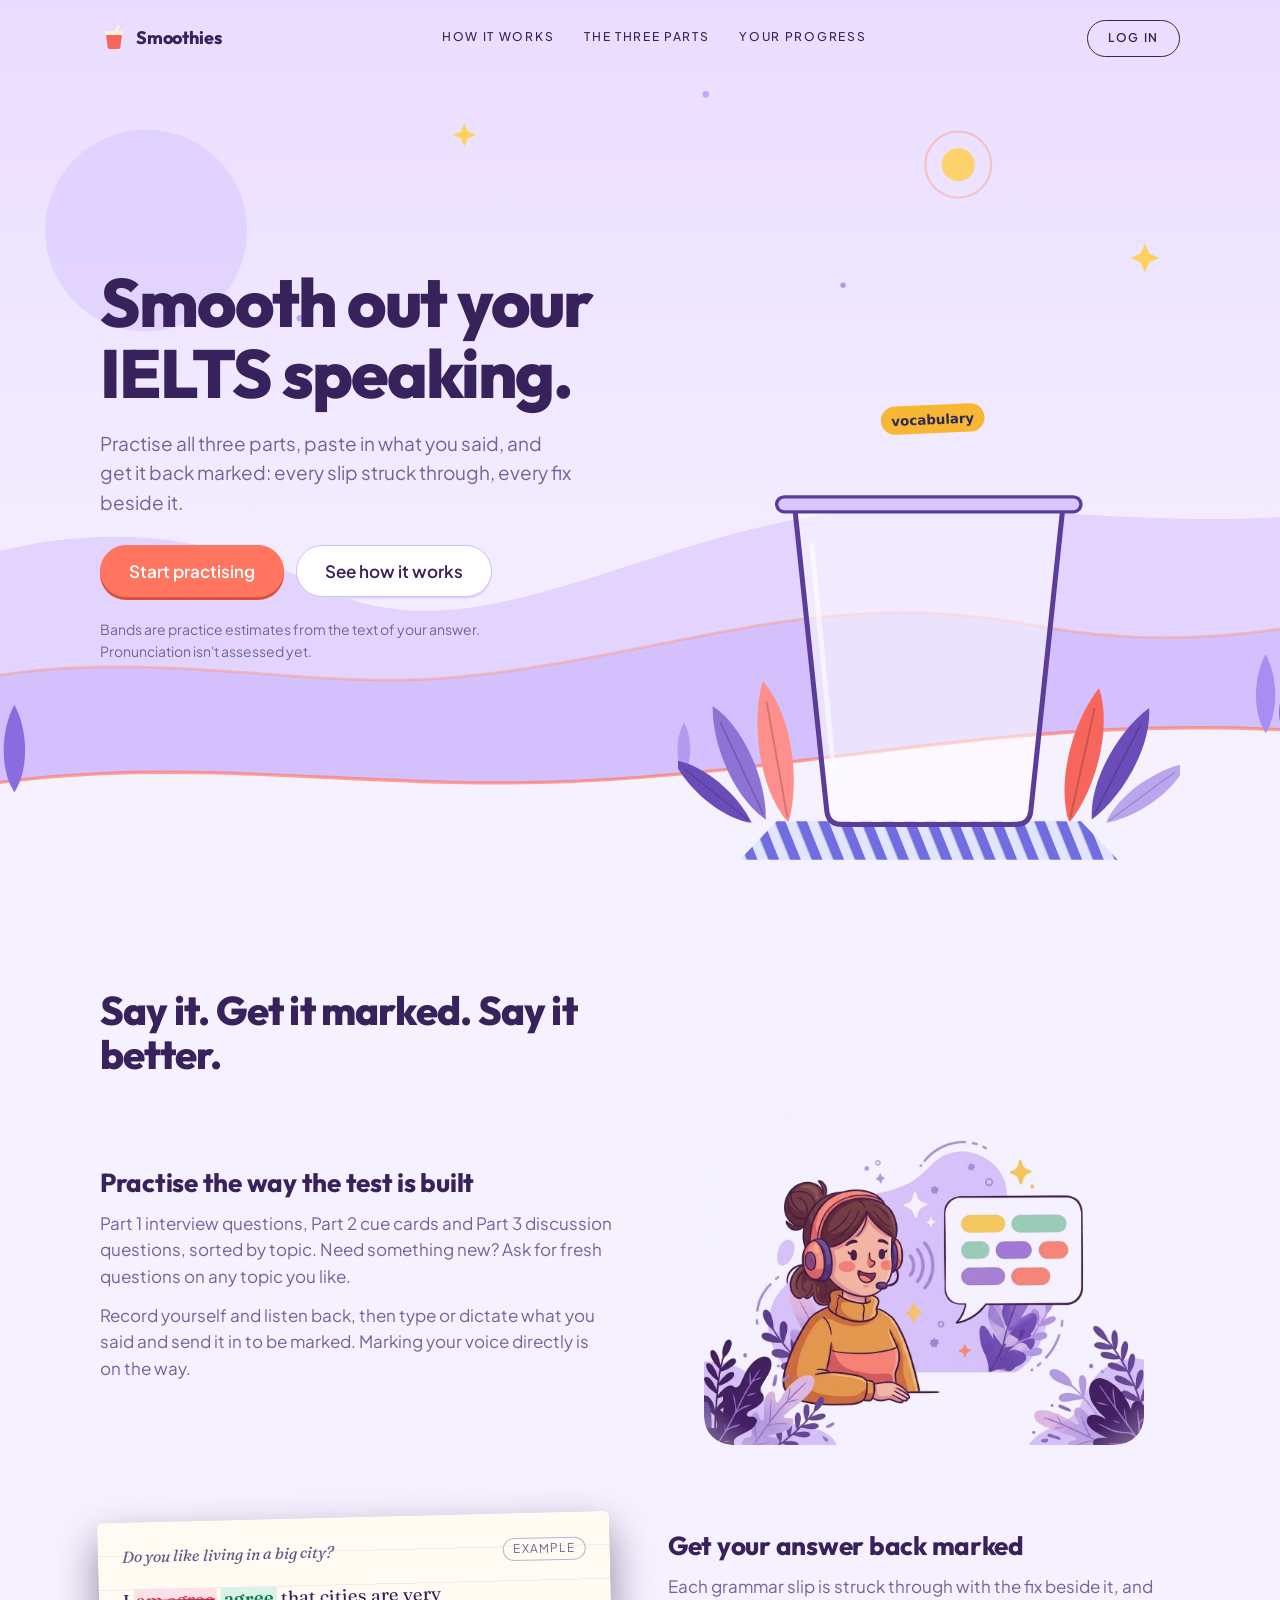
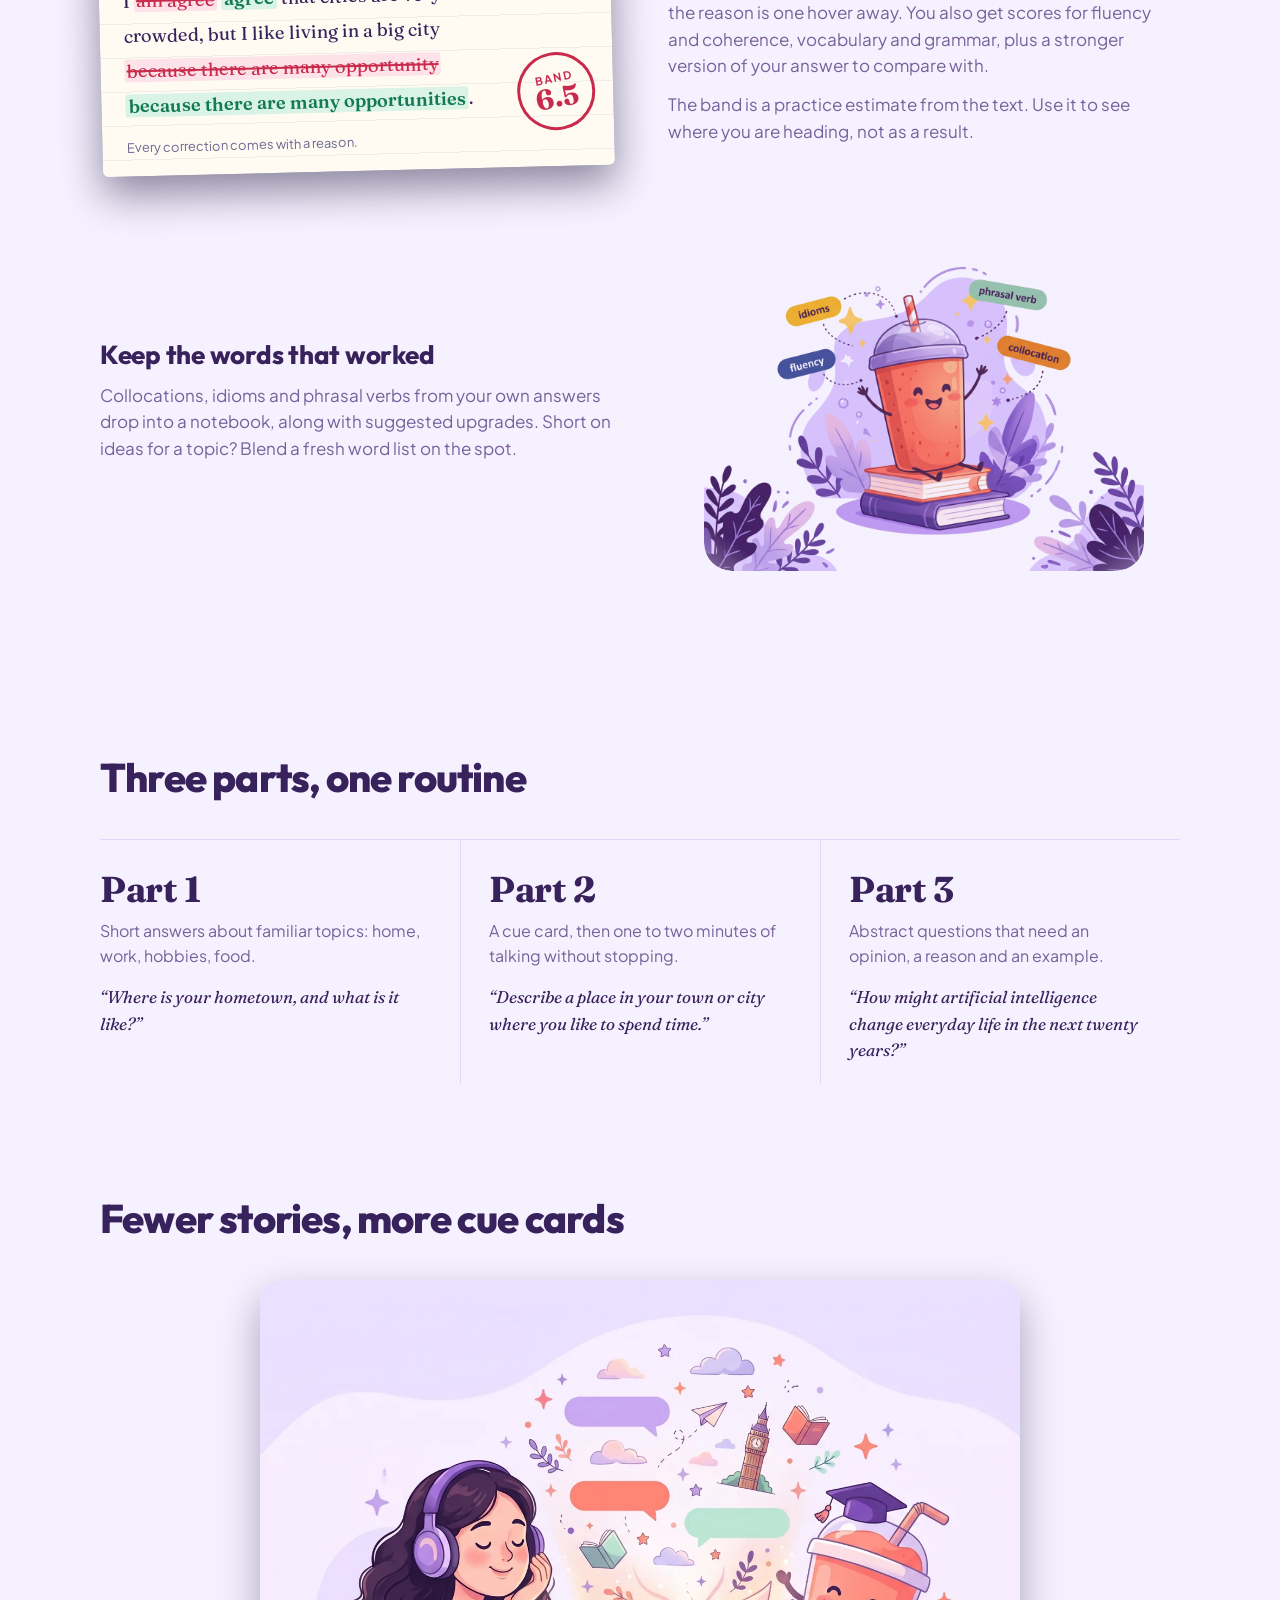
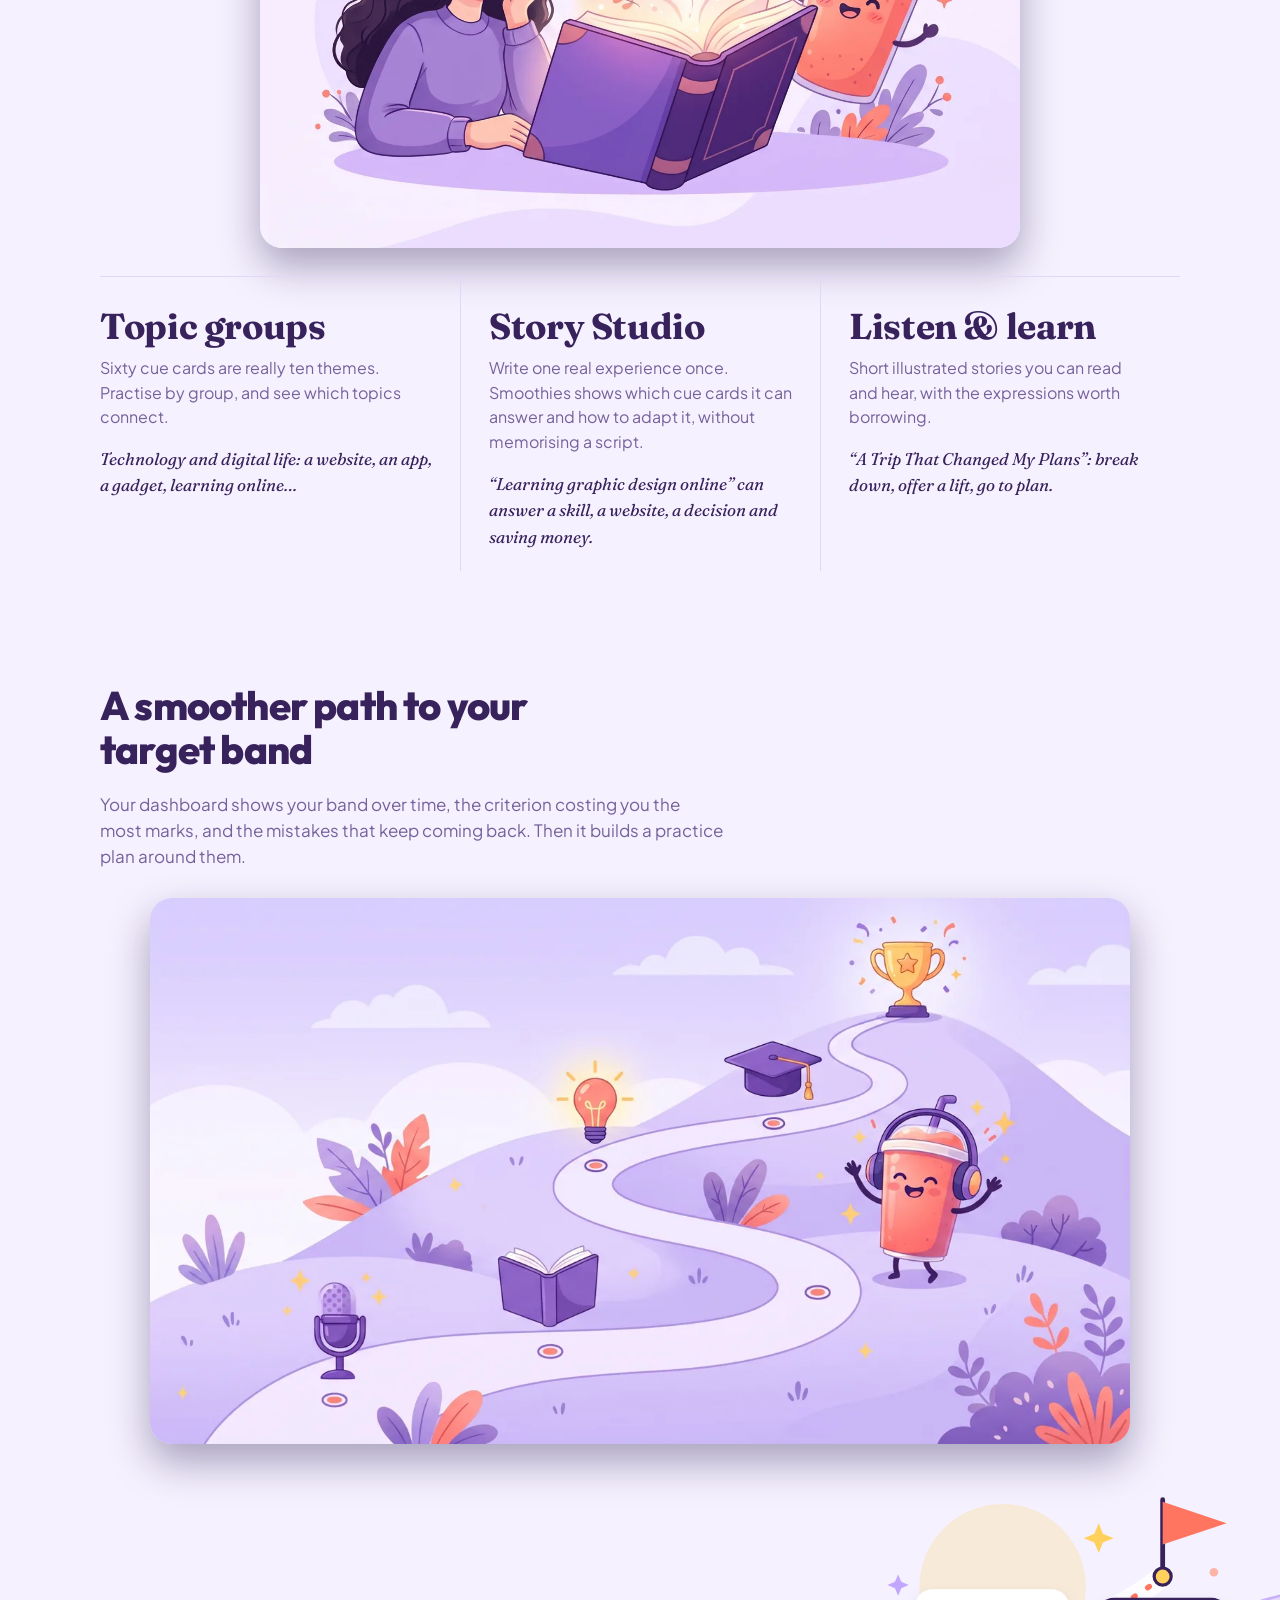
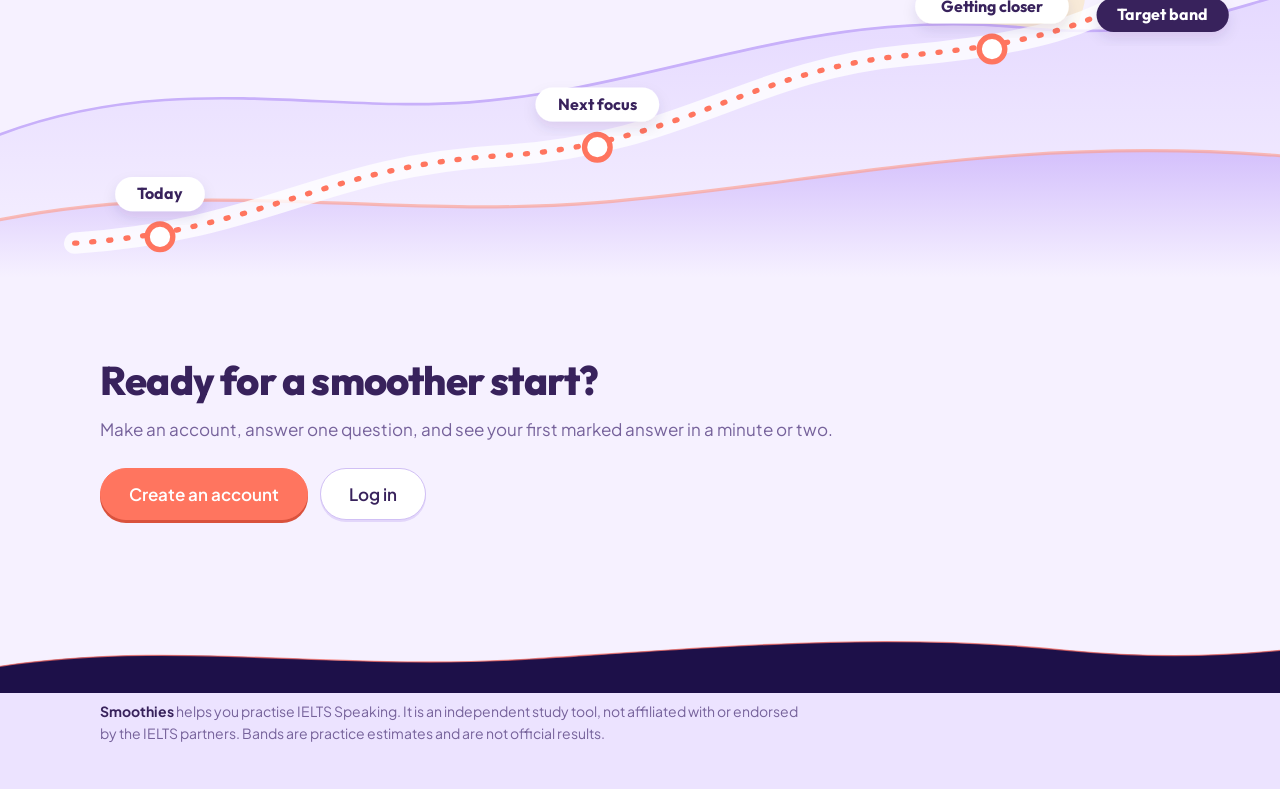
==== commit 7d302751: "new features" ====
--- a/frontend/index.html
+++ b/frontend/index.html
@@ -5,8 +5,13 @@
   <meta name="viewport" content="width=device-width, initial-scale=1">
   <title>Smoothies: IELTS speaking practice, smoothed out</title>
   <meta name="description" content="Practise all three parts of IELTS Speaking, get your answers back marked line by line, and see which mistakes keep coming back.">
-  <meta name="color-scheme" content="dark">
-  <link rel="icon" href="data:image/svg+xml,%3Csvg xmlns='http://www.w3.org/2000/svg' viewBox='0 0 32 32'%3E%3Crect width='32' height='32' rx='8' fill='%232a1a66'/%3E%3Cpath d='M9 12h14l-2 15H11z' fill='%23f6665c'/%3E%3Crect x='7' y='9' width='18' height='4' rx='2' fill='%23fff1dc'/%3E%3Cpath d='M18 9l3-6' stroke='%23fff1dc' stroke-width='2.4' stroke-linecap='round'/%3E%3C/svg%3E">
+<meta name="color-scheme" content="light">
+  <link rel="preconnect" href="https://fonts.googleapis.com" />
+  <link rel="preconnect" href="https://fonts.gstatic.com" crossorigin />
+  <link
+    href="https://fonts.googleapis.com/css2?family=Fraunces:opsz,wght@9..144,600;9..144,700&family=Outfit:wght@600;700;800&family=Plus+Jakarta+Sans:wght@400;500;600;700&display=swap"
+    rel="stylesheet"
+  />
   <link rel="stylesheet" href="css/styles.css">
   <link rel="stylesheet" href="css/landing.css">
 </head>
@@ -32,22 +37,31 @@
     <!-- ================= hero ================= -->
     <section class="hero">
       <svg class="hero-scene" viewBox="0 0 1440 820" preserveAspectRatio="xMidYMax slice" aria-hidden="true" focusable="false">
-        <circle cx="270" cy="210" r="92" fill="#8466c2" opacity=".45"/>
-        <circle cx="1010" cy="150" r="15" fill="#f6665c" opacity=".85"/>
-        <circle cx="1010" cy="150" r="30" fill="none" stroke="#f6665c" stroke-width="1.5" opacity=".35"/>
-        <g fill="#fff1dc" opacity=".7"><circle cx="560" cy="120" r="2"/><circle cx="780" cy="86" r="1.6"/><circle cx="1180" cy="230" r="2"/><circle cx="90" cy="90" r="1.8"/><circle cx="410" cy="290" r="1.5"/><circle cx="1320" cy="120" r="1.6"/><circle cx="905" cy="260" r="1.4"/></g>
+        <circle cx="270" cy="210" r="92" fill="#d8c6ff" opacity=".55"/>
+        <circle cx="1010" cy="150" r="15" fill="#ffd15c" opacity=".9"/>
+        <circle cx="1010" cy="150" r="30" fill="none" stroke="#ff9a85" stroke-width="2" opacity=".45"/>
+        <!-- sparkles -->
+        <g fill="#ffd15c">
+          <path d="M560 112 l3 8 8 3 -8 3 -3 8 -3 -8 -8 -3 8 -3z"/>
+          <path d="M1180 222 l4 9 9 4 -9 4 -4 9 -4 -9 -9 -4 9 -4z"/>
+          <circle cx="780" cy="86" r="3" fill="#c3a6ff"/>
+          <circle cx="90" cy="110" r="3.5" fill="#ff9a85" opacity=".7"/>
+          <circle cx="410" cy="290" r="3" fill="#c3a6ff"/>
+          <circle cx="1320" cy="120" r="3.5" fill="#ffd15c"/>
+          <circle cx="905" cy="260" r="2.5" fill="#b49bf2"/>
+        </g>
         <!-- far hills -->
-        <path d="M0 560 C150 470 300 470 430 535 C560 600 700 500 880 470 C1040 442 1190 500 1440 455 V820 H0Z" fill="#5a3d98"/>
+        <path d="M0 560 C150 470 300 470 430 535 C560 600 700 500 880 470 C1040 442 1190 500 1440 455 V820 H0Z" fill="#e2d4ff"/>
         <!-- mid hills -->
-        <path d="M0 650 C210 570 380 630 540 618 C740 602 880 530 1080 570 C1230 598 1340 566 1440 548 V820 H0Z" fill="#43288a"/>
-        <path d="M0 650 C210 570 380 630 540 618 C740 602 880 530 1080 570 C1230 598 1340 566 1440 548" fill="none" stroke="#f6665c" stroke-width="2.5" opacity=".55" stroke-linecap="round"/>
-        <!-- near hill (same colour as the page below) -->
-        <path d="M0 740 C250 672 430 722 660 712 C920 700 1110 636 1440 676 V820 H0Z" fill="#2a1a66"/>
-        <path d="M0 740 C250 672 430 722 660 712 C920 700 1110 636 1440 676" fill="none" stroke="#f6665c" stroke-width="3.5" stroke-linecap="round"/>
+        <path d="M0 650 C210 570 380 630 540 618 C740 602 880 530 1080 570 C1230 598 1340 566 1440 548 V820 H0Z" fill="#d4c0fc"/>
+        <path d="M0 650 C210 570 380 630 540 618 C740 602 880 530 1080 570 C1230 598 1340 566 1440 548" fill="none" stroke="#ff9a85" stroke-width="2.5" opacity=".5" stroke-linecap="round"/>
+        <!-- near hill (matches --bg seamlessly) -->
+        <path d="M0 740 C250 672 430 722 660 712 C920 700 1110 636 1440 676 V820 H0Z" fill="#f6f1ff"/>
+        <path d="M0 740 C250 672 430 722 660 712 C920 700 1110 636 1440 676" fill="none" stroke="#ff755f" stroke-width="3" opacity=".65" stroke-linecap="round"/>
         <!-- little plants on the hills -->
-        <g transform="translate(150 722)"><path d="M0 0 C-14 -22 -12 -58 0 -80 C12 -58 14 -22 0 0Z" fill="#8E72D6"/><path d="M-22 6 C-34 -10 -30 -34 -22 -50 C-12 -34 -10 -10 -22 6Z" fill="#FF8F8C"/></g>
-        <g transform="translate(1290 668) scale(.9)"><path d="M0 0 C-14 -22 -12 -58 0 -80 C12 -58 14 -22 0 0Z" fill="#B9A6EE"/><path d="M22 6 C34 -10 30 -34 22 -50 C12 -34 10 -10 22 6Z" fill="#6A4DB8"/></g>
-        <g transform="translate(760 706) scale(.6)"><path d="M0 0 C-14 -22 -12 -58 0 -80 C12 -58 14 -22 0 0Z" fill="#8E72D6" opacity=".85"/></g>
+        <g transform="translate(150 722)"><path d="M0 0 C-14 -22 -12 -58 0 -80 C12 -58 14 -22 0 0Z" fill="#8b6be0"/><path d="M-22 6 C-34 -10 -30 -34 -22 -50 C-12 -34 -10 -10 -22 6Z" fill="#ff8f7d"/></g>
+        <g transform="translate(1290 668) scale(.9)"><path d="M0 0 C-14 -22 -12 -58 0 -80 C12 -58 14 -22 0 0Z" fill="#a88ef0"/><path d="M22 6 C34 -10 30 -34 22 -50 C12 -34 10 -10 22 6Z" fill="#7c56e6"/></g>
+        <g transform="translate(760 706) scale(.6)"><path d="M0 0 C-14 -22 -12 -58 0 -80 C12 -58 14 -22 0 0Z" fill="#b49bf2"/></g>
       </svg>
 
       <div class="hero-inner">
@@ -93,16 +107,16 @@
             </g>
 
             <g id="cupG">
-              <path d="M140 330 L460 330 L422 690 Q420 706 404 706 L196 706 Q180 706 178 690 Z" fill="#FFF1DC" fill-opacity=".14"/>
+              <path d="M140 330 L460 330 L422 690 Q420 706 404 706 L196 706 Q180 706 178 690 Z" fill="#ffffff" fill-opacity=".55"/>
               <g clip-path="url(#cupClip)">
                 <path id="liq" fill="#FFE1DC"/>
-                <path id="foam" fill="none" stroke="#FFF1DC" stroke-width="4" stroke-linecap="round" opacity=".7"/>
+                <path id="foam" fill="none" stroke="#ffffff" stroke-width="4" stroke-linecap="round" opacity=".85"/>
                 <g id="bubbles"></g>
                 <g id="inside"></g>
               </g>
-              <path d="M160 372 L186 640" stroke="#fff" stroke-opacity=".28" stroke-width="6" stroke-linecap="round" fill="none"/>
-              <path d="M140 330 L460 330 L422 690 Q420 706 404 706 L196 706 Q180 706 178 690 Z" fill="none" stroke="#FFF1DC" stroke-width="7" stroke-linejoin="round"/>
-              <rect x="118" y="314" width="364" height="18" rx="9" fill="#FFF1DC"/>
+              <path d="M160 372 L186 640" stroke="#fff" stroke-opacity=".6" stroke-width="6" stroke-linecap="round" fill="none"/>
+              <path d="M140 330 L460 330 L422 690 Q420 706 404 706 L196 706 Q180 706 178 690 Z" fill="none" stroke="#5b3d99" stroke-width="6" stroke-linejoin="round"/>
+              <rect x="118" y="314" width="364" height="18" rx="9" fill="#d9c6ff" stroke="#5b3d99" stroke-width="4"/>
             </g>
 
             <g id="outside"></g>
@@ -128,43 +142,19 @@
         <h2 class="block-title">Say it. Get it marked. Say it better.</h2>
 
         <div class="row">
-          <div class="row-copy">
-            <h3>Practise the way the test is built</h3>
-            <p>Part 1 interview questions, Part 2 cue cards and Part 3 discussion questions, sorted by topic. Need something new? Ask for fresh questions on any topic you like.</p>
-            <p>Type or paste what you said, for example from your phone's voice typing, and send it in.</p>
-          </div>
-          <div class="row-art">
-            <svg viewBox="0 0 440 340" role="img" aria-label="A learner in a headset speaks. Her answer appears in a speech bubble made of word pills.">
-              <circle cx="300" cy="130" r="100" fill="#7b5db8" opacity=".3"/>
-              <path d="M0 272 C70 238 150 258 230 252 C320 246 380 228 440 240 V340 H0Z" fill="#43288a"/>
-              <path d="M0 272 C70 238 150 258 230 252 C320 246 380 228 440 240" fill="none" stroke="#f6665c" stroke-width="3" stroke-linecap="round"/>
-              <path d="M0 304 C90 284 170 304 260 296 C340 290 400 280 440 286 V340 H0Z" fill="#2a1a66"/>
-              <g transform="translate(120 0)">
-                <path d="M-54 280 C-54 228 -28 206 0 206 C28 206 54 228 54 280 Z" fill="#FFA11D"/>
-                <path d="M-28 176 C-28 142 -10 136 0 136 C10 136 28 142 28 176 L28 200 Q28 204 24 204 L-24 204 Q-28 204 -28 200Z" fill="#3B3A74"/>
-                <circle cx="0" cy="176" r="26" fill="#FFC8BE"/>
-                <path d="M-27 168 Q-21 143 2 143 Q25 143 28 168 Q14 156 0 158 Q-14 158 -27 168Z" fill="#3B3A74"/>
-                <circle cx="-8" cy="176" r="2.4" fill="#2B2A57"/><circle cx="8" cy="176" r="2.4" fill="#2B2A57"/>
-                <circle cx="-15" cy="184" r="5" fill="#FF8F8C" opacity=".8"/><circle cx="15" cy="184" r="5" fill="#FF8F8C" opacity=".8"/>
-                <ellipse cx="0" cy="187" rx="4.2" ry="3.4" fill="#E8524F"/>
-                <path d="M-29 174 C-29 134 29 134 29 174" fill="none" stroke="#fff1dc" stroke-width="5" stroke-linecap="round"/>
-                <rect x="-35" y="166" width="11" height="22" rx="5.5" fill="#f6665c"/><rect x="24" y="166" width="11" height="22" rx="5.5" fill="#f6665c"/>
-                <path d="M-30 184 Q-24 202 -7 194" fill="none" stroke="#fff1dc" stroke-width="3" stroke-linecap="round"/>
-                <circle cx="-6" cy="194" r="4.4" fill="#f6665c"/>
-              </g>
-              <g fill="none" stroke="#b8a9e6" stroke-width="3" stroke-linecap="round"><path d="M168 172 q9 10 0 20"/><path d="M178 164 q15 18 0 36"/></g>
-              <g transform="translate(206 44)">
-                <path d="M22 0 H196 Q218 0 218 22 V92 Q218 114 196 114 H88 L56 146 L60 114 H22 Q0 114 0 92 V22 Q0 0 22 0Z" fill="#FFF1DC"/>
-                <rect x="22" y="24" width="72" height="22" rx="11" fill="#F7B733"/>
-                <rect x="102" y="24" width="52" height="22" rx="11" fill="#B9D96C"/>
-                <rect x="162" y="24" width="34" height="22" rx="11" fill="#FFD2A8"/>
-                <rect x="22" y="56" width="110" height="22" rx="11" fill="#3C4A9E"/>
-                <rect x="140" y="56" width="48" height="22" rx="11" fill="#F28A2E"/>
-                <rect x="22" y="86" width="64" height="14" rx="7" fill="#9ED8C0"/>
-              </g>
-            </svg>
-          </div>
-        </div>
+  <div class="row-copy">
+    <h3>Practise the way the test is built</h3>
+    <p>Part 1 interview questions, Part 2 cue cards and Part 3 discussion questions, sorted by topic. Need something new? Ask for fresh questions on any topic you like.</p>
+    <p>Record yourself and listen back, then type or dictate what you said and send it in to be marked. Marking your voice directly is on the way.</p>
+  </div>
+  <div class="row-art">
+    <img
+      src="img/practise-headset.webp"
+      alt="Learner in a headset speaking with a pastel speech bubble"
+      class="mascot-art"
+    />
+  </div>
+</div>
 
         <div class="row row-flip">
           <div class="row-art">
@@ -186,31 +176,19 @@
         </div>
 
         <div class="row">
-          <div class="row-copy">
-            <h3>Keep the words that worked</h3>
-            <p>Collocations, idioms and phrasal verbs from your own answers drop into a notebook, along with suggested upgrades. Short on ideas for a topic? Blend a fresh word list on the spot.</p>
-          </div>
-          <div class="row-art">
-            <svg viewBox="0 0 440 340" role="img" aria-label="Word pills dropping into a cup of smoothie.">
-              <circle cx="150" cy="140" r="96" fill="#7b5db8" opacity=".3"/>
-              <path d="M0 290 C80 262 170 286 250 278 C330 270 392 256 440 264 V340 H0Z" fill="#43288a"/>
-              <path d="M0 290 C80 262 170 286 250 278 C330 270 392 256 440 264" fill="none" stroke="#f6665c" stroke-width="3" stroke-linecap="round"/>
-              <path d="M0 318 C100 302 180 320 270 314 C350 308 410 300 440 304 V340 H0Z" fill="#2a1a66"/>
-              <defs><clipPath id="cup2"><path d="M146 156 L294 156 L278 298 Q277 308 268 308 L172 308 Q163 308 162 298Z"/></clipPath></defs>
-              <path d="M146 156 L294 156 L278 298 Q277 308 268 308 L172 308 Q163 308 162 298Z" fill="#FFF1DC" fill-opacity=".14"/>
-              <g clip-path="url(#cup2)"><path d="M140 226 Q175 216 220 226 T300 224 V320 H140Z" fill="#FF9490"/><path d="M140 226 Q175 216 220 226 T300 224" fill="none" stroke="#FFF1DC" stroke-width="4" stroke-linecap="round" opacity=".7"/><circle cx="190" cy="270" r="5" fill="none" stroke="#FFF1DC" stroke-width="2"/><circle cx="238" cy="252" r="4" fill="none" stroke="#FFF1DC" stroke-width="2"/><circle cx="214" cy="288" r="3" fill="#2B2A57"/></g>
-              <path d="M146 156 L294 156 L278 298 Q277 308 268 308 L172 308 Q163 308 162 298Z" fill="none" stroke="#FFF1DC" stroke-width="6" stroke-linejoin="round"/>
-              <rect x="134" y="142" width="172" height="15" rx="7.5" fill="#FFF1DC"/>
-              <path d="M268 142 L292 66" stroke="#FFF6E8" stroke-width="7" stroke-linecap="round"/>
-              <g font-family="'Segoe UI','Trebuchet MS',system-ui,sans-serif" font-weight="700" font-size="15" text-anchor="middle">
-                <g transform="translate(178 62) rotate(-13)"><rect x="-42" y="-15" width="84" height="30" rx="15" fill="#F7B733"/><text x="0" y="5.5" fill="#2B2A57">idioms</text></g>
-                <g transform="translate(300 36) rotate(9)"><rect x="-58" y="-15" width="116" height="30" rx="15" fill="#9ED8C0"/><text x="0" y="5.5" fill="#2B2A57">phrasal verb</text></g>
-                <g transform="translate(218 112) rotate(-5)"><rect x="-44" y="-15" width="88" height="30" rx="15" fill="#3C4A9E"/><text x="0" y="5.5" fill="#FFF1DC">fluency</text></g>
-                <g transform="translate(352 104) rotate(14)"><rect x="-56" y="-15" width="112" height="30" rx="15" fill="#F28A2E"/><text x="0" y="5.5" fill="#2B2A57">collocation</text></g>
-              </g>
-            </svg>
-          </div>
-        </div>
+  <div class="row-copy">
+    <h3>Keep the words that worked</h3>
+    <p>Collocations, idioms and phrasal verbs from your own answers drop into a notebook, along with suggested upgrades. Short on ideas for a topic? Blend a fresh word list on the spot.</p>
+  </div>
+  <div class="row-art" style="min-width: 0; display: flex; justify-content: center;">
+  <img
+    src="img/words-book-dark.webp"
+    alt="Happy smoothie mascot on books surrounded by idioms, phrasal verb, fluency, and collocation tags"
+    class="mascot-art"
+   
+  />
+</div>
+</div>
       </div>
     </section>
 
@@ -238,6 +216,31 @@
       </div>
     </section>
 
+    <!-- ================= topic groups and stories ================= -->
+    <section class="block block-parts" id="stories">
+      <div class="wrap">
+        <h2 class="block-title">Fewer stories, more cue cards</h2>
+        <img class="land-pic" src="img/stories-hero.webp" alt="A learner reading a glowing book while the Smoothies mascot looks on" width="1400" height="1045" loading="lazy">
+        <div class="parts">
+          <article>
+            <h3>Topic groups</h3>
+            <p>Sixty cue cards are really ten themes. Practise by group, and see which topics connect.</p>
+            <p class="sample">Technology and digital life: a website, an app, a gadget, learning online…</p>
+          </article>
+          <article>
+            <h3>Story Studio</h3>
+            <p>Write one real experience once. Smoothies shows which cue cards it can answer and how to adapt it, without memorising a script.</p>
+            <p class="sample">“Learning graphic design online” can answer a skill, a website, a decision and saving money.</p>
+          </article>
+          <article>
+            <h3>Listen &amp; learn</h3>
+            <p>Short illustrated stories you can read and hear, with the expressions worth borrowing.</p>
+            <p class="sample">“A Trip That Changed My Plans”: break down, offer a lift, go to plan.</p>
+          </article>
+        </div>
+      </div>
+    </section>
+
     <!-- ================= progress path ================= -->
     <section class="block" id="path">
       <div class="wrap">
@@ -245,40 +248,117 @@
           <h2 class="block-title">A smoother path to your target band</h2>
           <p>Your dashboard shows your band over time, the criterion costing you the most marks, and the mistakes that keep coming back. Then it builds a practice plan around them.</p>
         </div>
+        <img class="land-pic wide" src="img/roadmap.webp" alt="The mascot walking a winding road toward a trophy on a hill" width="1400" height="781" loading="lazy">
       </div>
       <div class="path-art">
+        <!-- Mobile path -->
         <svg class="path-small" viewBox="0 0 400 330" role="img" aria-label="A winding path climbs the hills from Today, through Next focus, to a flag marking your target band.">
-          <circle cx="300" cy="90" r="64" fill="#7b5db8" opacity=".28"/>
-          <path d="M0 210 C70 170 150 200 230 170 C300 144 350 120 400 104 V330 H0Z" fill="#43288a"/>
-          <path d="M0 210 C70 170 150 200 230 170 C300 144 350 120 400 104" fill="none" stroke="#f6665c" stroke-width="3" opacity=".6" stroke-linecap="round"/>
-          <path d="M0 280 C100 256 200 286 300 262 C350 250 380 240 400 238 V330 H0Z" fill="#2a1a66"/>
-          <path d="M0 280 C100 256 200 286 300 262 C350 250 380 240 400 238" fill="none" stroke="#f6665c" stroke-width="3.5" stroke-linecap="round"/>
-          <path d="M34 300 C100 296 120 250 190 240 C250 232 262 188 300 160 C326 140 336 112 340 78" fill="none" stroke="#fff1dc" stroke-opacity=".22" stroke-width="16" stroke-linecap="round"/>
-          <path d="M34 300 C100 296 120 250 190 240 C250 232 262 188 300 160 C326 140 336 112 340 78" fill="none" stroke="#f6665c" stroke-width="4" stroke-linecap="round" stroke-dasharray="2 11"/>
-          <g font-family="'Segoe UI','Trebuchet MS',system-ui,sans-serif" font-weight="700" font-size="15" fill="#fff1dc">
-            <circle cx="58" cy="298" r="10" fill="#fff1dc" stroke="#f6665c" stroke-width="4"/><text x="76" y="294">Today</text>
-            <circle cx="196" cy="239" r="10" fill="#fff1dc" stroke="#f6665c" stroke-width="4"/><text x="212" y="262">Next focus</text>
-            <circle cx="296" cy="163" r="10" fill="#fff1dc" stroke="#f6665c" stroke-width="4"/><text x="150" y="152">Getting closer</text>
-          </g>
-          <path d="M340 78 V20" stroke="#fff1dc" stroke-width="4" stroke-linecap="round"/><path d="M340 22 L384 38 L340 56Z" fill="#f6665c"/><circle cx="340" cy="78" r="7" fill="#fff1dc"/>
-          <text x="340" y="104" font-family="'Segoe UI','Trebuchet MS',system-ui,sans-serif" font-weight="700" font-size="15" fill="#fff1dc" text-anchor="middle">Target band</text>
+          <defs>
+            <linearGradient id="hillBackSm" x1="0" y1="0" x2="0" y2="1">
+              <stop offset="0%" stop-color="#e3d5ff"/>
+              <stop offset="100%" stop-color="#f6f1ff"/>
+            </linearGradient>
+            <linearGradient id="hillFrontSm" x1="0" y1="0" x2="0" y2="1">
+              <stop offset="0%" stop-color="#d4c0fc"/>
+              <stop offset="100%" stop-color="#f6f1ff"/>
+            </linearGradient>
+            <filter id="pillShadowSm" x="-20%" y="-20%" width="140%" height="160%">
+              <feDropShadow dx="0" dy="4" stdDeviation="4" flood-color="#38225c" flood-opacity="0.1"/>
+            </filter>
+          </defs>
+          <circle cx="300" cy="86" r="56" fill="#ffd15c" opacity=".25"/>
+          <path d="M0 210 C70 170 150 200 230 170 C300 144 350 120 400 104 V330 H0Z" fill="url(#hillBackSm)"/>
+          <path d="M0 210 C70 170 150 200 230 170 C300 144 350 120 400 104" fill="none" stroke="#c8b0fa" stroke-width="2" stroke-linecap="round"/>
+          <path d="M0 276 C100 252 200 282 300 258 C350 246 380 236 400 234 V330 H0Z" fill="url(#hillFrontSm)"/>
+          <path d="M0 276 C100 252 200 282 300 258 C350 246 380 236 400 234" fill="none" stroke="#ff9a85" stroke-width="2.5" opacity=".65" stroke-linecap="round"/>
+          <!-- path -->
+          <path d="M34 296 C100 292 120 248 190 238 C250 230 262 186 300 158 C326 138 336 110 340 78" fill="none" stroke="#ffffff" stroke-opacity=".75" stroke-width="14" stroke-linecap="round"/>
+          <path d="M34 296 C100 292 120 248 190 238 C250 230 262 186 300 158 C326 138 336 110 340 78" fill="none" stroke="#ff755f" stroke-width="4" stroke-linecap="round" stroke-dasharray="2 11"/>
+          <!-- milestones -->
+          <g font-family="'Outfit', 'Plus Jakarta Sans', system-ui, sans-serif" font-weight="700" font-size="13" fill="#38225c" text-anchor="middle">
+            <circle cx="58" cy="294" r="9" fill="#ffffff" stroke="#ff755f" stroke-width="4"/>
+            <g filter="url(#pillShadowSm)"><rect x="24" y="254" width="68" height="26" rx="13" fill="#ffffff"/><text x="58" y="271">Today</text></g>
+
+            <circle cx="196" cy="236" r="9" fill="#ffffff" stroke="#ff755f" stroke-width="4"/>
+            <g filter="url(#pillShadowSm)"><rect x="148" y="196" width="96" height="26" rx="13" fill="#ffffff"/><text x="196" y="213">Next focus</text></g>
+
+            <circle cx="296" cy="160" r="9" fill="#ffffff" stroke="#ff755f" stroke-width="4"/>
+            <g filter="url(#pillShadowSm)"><rect x="234" y="120" width="124" height="26" rx="13" fill="#ffffff"/><text x="296" y="137">Getting closer</text></g>
+          </g>
+          <!-- flag -->
+          <path d="M340 78 V20" stroke="#38225c" stroke-width="4" stroke-linecap="round"/>
+          <path d="M340 22 L384 38 L340 54Z" fill="#ff755f"/>
+          <circle cx="340" cy="78" r="7" fill="#ffd15c" stroke="#38225c" stroke-width="2.5"/>
+          <g filter="url(#pillShadowSm)" font-family="'Outfit', 'Plus Jakarta Sans', system-ui, sans-serif" font-weight="700" font-size="13" text-anchor="middle">
+            <rect x="286" y="92" width="108" height="26" rx="13" fill="#38225c"/>
+            <text x="340" y="109" fill="#ffffff">Target band</text>
+          </g>
         </svg>
+
+        <!-- Desktop path -->
         <svg class="path-wide" viewBox="0 0 1200 380" preserveAspectRatio="xMidYMid slice" role="img" aria-label="A winding path climbs the hills from Today, through Next focus, to a flag marking your target band.">
-          <circle cx="930" cy="110" r="84" fill="#7b5db8" opacity=".28"/>
-          <path d="M0 250 C160 190 300 230 440 220 C620 206 760 130 960 150 C1080 162 1140 136 1200 120 V380 H0Z" fill="#43288a"/>
-          <path d="M0 250 C160 190 300 230 440 220 C620 206 760 130 960 150 C1080 162 1140 136 1200 120" fill="none" stroke="#f6665c" stroke-width="3" opacity=".6" stroke-linecap="round"/>
-          <path d="M0 330 C200 290 360 330 560 314 C760 298 940 250 1200 270 V380 H0Z" fill="#2a1a66"/>
-          <path d="M0 330 C200 290 360 330 560 314 C760 298 940 250 1200 270" fill="none" stroke="#f6665c" stroke-width="3.5" stroke-linecap="round"/>
-          <!-- the path -->
-          <path d="M70 352 C250 340 300 280 470 270 C640 260 700 190 850 176 C960 166 1030 150 1090 100" fill="none" stroke="#fff1dc" stroke-opacity=".22" stroke-width="22" stroke-linecap="round"/>
-          <path d="M70 352 C250 340 300 280 470 270 C640 260 700 190 850 176 C960 166 1030 150 1090 100" fill="none" stroke="#f6665c" stroke-width="5" stroke-linecap="round" stroke-dasharray="2 14"/>
-          <g font-family="'Segoe UI','Trebuchet MS',system-ui,sans-serif" font-weight="700" font-size="17" fill="#fff1dc" text-anchor="middle">
-            <circle cx="150" cy="346" r="13" fill="#fff1dc" stroke="#f6665c" stroke-width="5"/><text x="150" y="318">Today</text>
-            <circle cx="560" cy="262" r="13" fill="#fff1dc" stroke="#f6665c" stroke-width="5"/><text x="560" y="234">Next focus</text>
-            <circle cx="930" cy="170" r="13" fill="#fff1dc" stroke="#f6665c" stroke-width="5"/><text x="930" y="142">Getting closer</text>
-          </g>
-          <g><path d="M1090 100 V30" stroke="#fff1dc" stroke-width="5" stroke-linecap="round"/><path d="M1090 32 L1150 52 L1090 74Z" fill="#f6665c"/><circle cx="1090" cy="100" r="8" fill="#fff1dc"/></g>
-          <text x="1090" y="130" font-family="'Segoe UI','Trebuchet MS',system-ui,sans-serif" font-weight="700" font-size="17" fill="#fff1dc" text-anchor="middle">Target band</text>
+          <defs>
+            <linearGradient id="hillBack" x1="0" y1="0" x2="0" y2="1">
+              <stop offset="0%" stop-color="#e5d9ff"/>
+              <stop offset="100%" stop-color="#f6f1ff"/>
+            </linearGradient>
+            <linearGradient id="hillFront" x1="0" y1="0" x2="0" y2="1">
+              <stop offset="0%" stop-color="#d4c0fc"/>
+              <stop offset="100%" stop-color="#f6f1ff"/>
+            </linearGradient>
+            <filter id="pillShadow" x="-20%" y="-20%" width="140%" height="160%">
+              <feDropShadow dx="0" dy="6" stdDeviation="6" flood-color="#38225c" flood-opacity="0.1"/>
+            </filter>
+          </defs>
+
+          <!-- soft sun & sparkles -->
+          <circle cx="940" cy="108" r="78" fill="#ffd15c" opacity=".24"/>
+          <path d="M1030 48 l4 10 10 4 -10 4 -4 10 -4 -10 -10 -4 10 -4z" fill="#ffd15c"/>
+          <path d="M842 96 l3 7 7 3 -7 3 -3 7 -3 -7 -7 -3 7 -3z" fill="#c3a6ff"/>
+          <circle cx="1138" cy="94" r="4" fill="#ff9a85" opacity=".7"/>
+
+          <!-- pastel hills fading smoothly into the page background -->
+          <path d="M0 246 C160 186 300 226 440 216 C620 202 760 126 960 146 C1080 158 1140 132 1200 116 V380 H0Z" fill="url(#hillBack)"/>
+          <path d="M0 246 C160 186 300 226 440 216 C620 202 760 126 960 146 C1080 158 1140 132 1200 116" fill="none" stroke="#c8b0fa" stroke-width="2.5" stroke-linecap="round"/>
+
+          <path d="M0 326 C200 286 360 326 560 310 C760 294 940 246 1200 266 V380 H0Z" fill="url(#hillFront)"/>
+          <path d="M0 326 C200 286 360 326 560 310 C760 294 940 246 1200 266" fill="none" stroke="#ff9a85" stroke-width="3" opacity=".6" stroke-linecap="round"/>
+
+          <!-- the winding path -->
+          <path d="M70 348 C250 336 300 276 470 266 C640 256 700 186 850 172 C960 162 1030 146 1090 98" fill="none" stroke="#ffffff" stroke-opacity=".8" stroke-width="20" stroke-linecap="round"/>
+          <path d="M70 348 C250 336 300 276 470 266 C640 256 700 186 850 172 C960 162 1030 146 1090 98" fill="none" stroke="#ff755f" stroke-width="5" stroke-linecap="round" stroke-dasharray="2 14"/>
+
+          <!-- milestones with crisp white pill badges -->
+          <g font-family="'Outfit', 'Plus Jakarta Sans', system-ui, sans-serif" font-weight="700" font-size="15" fill="#38225c" text-anchor="middle">
+            <circle cx="150" cy="342" r="12" fill="#ffffff" stroke="#ff755f" stroke-width="5"/>
+            <g filter="url(#pillShadow)">
+              <rect x="108" y="286" width="84" height="32" rx="16" fill="#ffffff"/>
+              <text x="150" y="307">Today</text>
+            </g>
+
+            <circle cx="560" cy="258" r="12" fill="#ffffff" stroke="#ff755f" stroke-width="5"/>
+            <g filter="url(#pillShadow)">
+              <rect x="502" y="202" width="116" height="32" rx="16" fill="#ffffff"/>
+              <text x="560" y="223">Next focus</text>
+            </g>
+
+            <circle cx="930" cy="166" r="12" fill="#ffffff" stroke="#ff755f" stroke-width="5"/>
+            <g filter="url(#pillShadow)">
+              <rect x="858" y="110" width="144" height="32" rx="16" fill="#ffffff"/>
+              <text x="930" y="131">Getting closer</text>
+            </g>
+          </g>
+
+          <!-- target flag & plum badge -->
+          <g>
+            <path d="M1090 98 V26" stroke="#38225c" stroke-width="4.5" stroke-linecap="round"/>
+            <path d="M1090 28 L1150 48 L1090 68Z" fill="#ff755f"/>
+            <circle cx="1090" cy="98" r="8" fill="#ffd15c" stroke="#38225c" stroke-width="3"/>
+          </g>
+          <g filter="url(#pillShadow)" font-family="'Outfit', 'Plus Jakarta Sans', system-ui, sans-serif" font-weight="700" font-size="15" text-anchor="middle">
+            <rect x="1028" y="118" width="124" height="32" rx="16" fill="#38225c"/>
+            <text x="1090" y="139" fill="#ffffff">Target band</text>
+          </g>
         </svg>
       </div>
     </section>
--- a/frontend/css/styles.css
+++ b/frontend/css/styles.css
@@ -1,59 +1,63 @@
 /* ---------- tokens ---------- */
 :root {
-  color-scheme: dark;
-
-  /* purples taken from the reference scene, coral and cream from the smoothie animation */
-  --bg: #2a1a66;
-  --bg-deep: #1d1049;
-  --sky: #5b3f9a;
-  --surface: #35227d;
-  --surface-2: #412c91;
-  --ink: #f3eeff;
-  --muted: #b8a9e6;
-  --line: #4f3c9e;
-
-  --accent: #f6665c;
-  --accent-ink: #2a1a66;
-  --accent-soft: rgba(246, 102, 92, 0.18);
-  --accent-text: #ff9a92;
-
-  --red: #ff9db0;
-  --red-soft: rgba(255, 157, 176, 0.14);
-  --green: #7fe3bd;
-  --green-soft: rgba(127, 227, 189, 0.13);
-
-  /* "exam paper" surfaces keep a light background so red and green pen marks read clearly */
-  --paper: #fff6e6;
-  --paper-ink: #2b2a57;
-  --pen-red: #c2264b;
+  color-scheme: light;
+
+  /* airy lavender background & crisp white/lilac surfaces */
+  --bg: #f6f1ff;
+  --bg-deep: #ece3ff;
+  --sky: #dfd1ff;
+  --surface: #ffffff;
+  --surface-2: #f1e9ff;
+  --ink: #38225c;         /* deep plum ink (from the mascot's outlines) */
+  --muted: #76629b;       /* soft muted violet */
+  --line: #e2d6fa;        /* delicate lilac borders */
+
+  /* coral smoothie accent */
+  --accent: #ff755f;
+  --accent-ink: #ffffff;
+  --accent-soft: rgba(255, 117, 95, 0.14);
+  --accent-text: #e0523c;
+
+  /* sparkle yellow & feedback colors */
+  --sparkle: #ffd15c;
+  --red: #d94162;
+  --red-soft: #ffe5eb;
+  --green: #169c6d;
+  --green-soft: #dff7ed;
+
+  /* warm book-page cream for exam transcripts */
+  --paper: #fffaf2;
+  --paper-ink: #38225c;
+  --pen-red: #c92a4c;
   --pen-red-soft: #fde3e9;
-  --pen-green: #167a57;
+  --pen-green: #147a55;
   --pen-green-soft: #d9f3e7;
 
-  --focus: #ffd2a8;
-
-  --font-ui: "Segoe UI Variable Text", "Segoe UI", system-ui, -apple-system, "Helvetica Neue", Arial, sans-serif;
-  --font-display: "Segoe UI Variable Display", "Segoe UI", system-ui, -apple-system, "Helvetica Neue", Arial, sans-serif;
-  --font-script: Georgia, "Iowan Old Style", "Palatino Linotype", "Times New Roman", serif;
+  --focus: #ff9f87;
+
+  --font-ui: "Plus Jakarta Sans", "Inter", system-ui, -apple-system, sans-serif;
+  --font-display: "Outfit", "Plus Jakarta Sans", system-ui, -apple-system, sans-serif;
+  --font-script: "Fraunces", Georgia, serif;
 
   --step--1: 0.875rem;
   --step-0: 1rem;
   --step-1: 1.25rem;
   --step-2: 1.625rem;
   --step-3: 2.125rem;
-  --radius: 12px;
-}
-
+  --radius: 18px;         /* rounder, friendlier corners */
+}
 /* ---------- base ---------- */
 * { box-sizing: border-box; }
 html { -webkit-text-size-adjust: 100%; }
 body {
   margin: 0;
   background: var(--bg);
-  background-image: linear-gradient(#3a2480 0, var(--bg) 360px);
-  background-repeat: no-repeat;
+  background-image: radial-gradient(circle at 12% 0%, #ede3ff 0%, transparent 45%),
+                    radial-gradient(circle at 88% 8%, #ffe9e4 0%, transparent 38%);
+  background-attachment: fixed;
   color: var(--ink);
   font: 400 var(--step-0)/1.55 var(--font-ui);
+  -webkit-font-smoothing: antialiased;
 }
 h1, h2, h3, h4 { line-height: 1.2; margin: 0; font-weight: 650; letter-spacing: -0.01em; font-family: var(--font-display); }
 h1 { font-size: var(--step-3); }
@@ -81,14 +85,15 @@
   position: sticky; top: 0; z-index: 10;
 }
 .topbar-inner {
-  max-width: 1000px; margin: 0 auto; padding: 0 16px;
+  max-width: 1240px; margin: 0 auto; padding: 0 16px;
   display: flex; align-items: center; gap: 24px; min-height: 60px; flex-wrap: wrap;
 }
 .brand { font-weight: 750; color: var(--ink); text-decoration: none; display: flex; align-items: center; gap: 8px; font-family: var(--font-display); font-size: 1.125rem; letter-spacing: -0.01em; }
 .brand-mark { display: inline-grid; place-items: center; }
-.nav { display: flex; gap: 4px; flex: 1; overflow-x: auto; justify-content: center; }
+.nav { display: flex; gap: 2px; flex: 1 1 auto; min-width: 0; overflow-x: auto; justify-content: center; scrollbar-width: none; }
+.nav a { flex: none; }
 .nav a {
-  color: var(--ink); opacity: 0.72; text-decoration: none; padding: 22px 12px 18px; border-bottom: 2px solid transparent;
+  color: var(--ink); opacity: 0.72; text-decoration: none; padding: 22px 10px 18px; border-bottom: 2px solid transparent;
   white-space: nowrap; font-size: 0.75rem; letter-spacing: 0.12em; text-transform: uppercase; font-weight: 500;
 }
 .nav a:hover { opacity: 1; }
@@ -215,8 +220,11 @@
 .mini-scores { display: flex; gap: 22px; flex-wrap: wrap; margin: 0; }
 .mini-scores div { display: flex; flex-direction: column; }
 .mini-scores dt { color: var(--muted); font-size: var(--step--1); order: 2; }
-.mini-scores dd { margin: 0; font-family: var(--font-script); font-size: var(--step-2); order: 1; }
-
+.mini-scores dd {
+  font-family: var(--font-display);
+  font-weight: 700;
+  font-variant-numeric: tabular-nums;
+}
 /* ---------- the marked script (exam paper) ---------- */
 .script {
   background: var(--paper); color: var(--paper-ink); border-radius: var(--radius);
@@ -293,3 +301,134 @@
 @media (prefers-reduced-motion: reduce) {
   .spinner { animation-duration: 2.4s; }
 }
+
+.page.wide { max-width: 1240px; }
+
+
+
+/*new styles*/
+/* ---------- Pastel Theme Overrides ---------- */
+.topbar {
+  background: rgba(246, 241, 255, 0.86);
+  border-bottom: 1.5px solid var(--line);
+}
+
+.nav a[aria-current="page"] {
+  color: var(--accent-text);
+  border-bottom-color: var(--accent);
+}
+
+.btn {
+  border-color: #d1c0f5;
+  background: #ffffff;
+  color: var(--ink);
+  box-shadow: 0 2px 0 #e2d6fa;
+  transition: transform 0.12s ease, box-shadow 0.12s ease, background 0.15s ease;
+}
+
+.btn:hover {
+  background: var(--surface-2);
+  border-color: #b79eed;
+  transform: translateY(-1px);
+}
+
+.btn-primary {
+  background: var(--accent);
+  border-color: var(--accent);
+  color: #ffffff;
+  box-shadow: 0 3px 0 #d9523d;
+}
+
+.btn-primary:hover {
+  background: #ff644c;
+  border-color: #ff644c;
+  filter: none;
+}
+
+.seg {
+  border-color: #d1c0f5;
+  background: #ffffff;
+}
+
+.seg button + button {
+  border-left-color: #d1c0f5;
+}
+
+.bar {
+  background: #e9e0fb;
+  height: 10px;
+}
+
+.bar-fill {
+  background: linear-gradient(90deg, #9b7bf0, #7c56e6);
+}
+
+.bar-row.weakest .bar-fill {
+  background: linear-gradient(90deg, #ff9a85, #ff755f);
+}
+
+.chip {
+  background: var(--surface-2);
+  border-color: var(--line);
+  color: var(--ink);
+}
+
+/* Band Over Time Chart — Pastel Card Style */
+.trend-card {
+  background: #ffffff;
+  border: 1.5px solid var(--line);
+  border-radius: 24px;
+  box-shadow: 0 10px 28px rgba(84, 52, 145, 0.08);
+  backdrop-filter: none;
+}
+
+.trend-card .grid-line {
+  stroke: #ede6fb;
+}
+
+.trend-card .axis-label {
+  fill: var(--muted);
+}
+
+.trend-card .trend-target {
+  stroke: var(--green);
+  opacity: 0.7;
+}
+
+.target-pill rect {
+  fill: var(--green-soft);
+  stroke: rgba(22, 156, 109, 0.35);
+}
+
+.target-pill text {
+  fill: #0f7a53;
+}
+
+.trend-card .trend-line {
+  filter: drop-shadow(0 6px 10px rgba(255, 117, 95, 0.25));
+}
+
+.trend-card .trend-dot {
+  fill: #ffffff;
+  stroke: var(--accent);
+  stroke-width: 3;
+}
+
+.trend-card .trend-dot:hover {
+  stroke: var(--ink);
+}
+
+.trend-tooltip {
+  background: #ffffff;
+  color: var(--ink);
+  border: 1.5px solid #ffd0c7;
+  box-shadow: 0 10px 24px rgba(56, 34, 92, 0.14);
+}
+
+.trend-tooltip-meta {
+  color: var(--muted);
+}
+
+.trend-tooltip strong {
+  color: var(--accent-text);
+}
--- a/frontend/css/landing.css
+++ b/frontend/css/landing.css
@@ -27,7 +27,7 @@
 /* ---------- hero ---------- */
 .hero {
   position: relative; overflow: hidden; min-height: min(100svh, 900px);
-  background: linear-gradient(180deg, #6a4aa6 0%, #5a3d98 46%, #43288a 100%);
+  background: linear-gradient(180deg, #e9ddff 0%, #f2ebff 52%, #f6f1ff 100%);
   display: flex; align-items: stretch;
 }
 .hero-scene { position: absolute; inset: 0; width: 100%; height: 100%; }
@@ -36,10 +36,10 @@
   display: grid; grid-template-columns: 1.05fr 0.95fr; gap: 24px; align-items: end;
 }
 .hero-copy { align-self: center; padding: 120px 0 90px; }
-.hero h1 { font-size: clamp(2.5rem, 5.4vw, 4.25rem); font-weight: 800; line-height: 1.04; letter-spacing: -0.03em; color: #fff; max-width: 12ch; margin-bottom: 20px; }
-.hero-lede { font-size: 1.1875rem; color: #efe8ff; max-width: 34ch; margin-bottom: 28px; }
+.hero h1 { font-size: clamp(2.5rem, 5.4vw, 4.25rem); font-weight: 800; line-height: 1.04; letter-spacing: -0.03em; color: var(--ink); max-width: 12ch; margin-bottom: 20px; }
+.hero-lede { font-size: 1.1875rem; color: var(--muted); max-width: 34ch; margin-bottom: 28px; }
 .hero-actions { display: flex; flex-wrap: wrap; gap: 12px; }
-.hero-note { margin: 22px 0 0; font-size: var(--step--1); color: #d7cbf5; max-width: 40ch; }
+.hero-note { margin: 22px 0 0; font-size: var(--step--1); color: var(--muted); max-width: 40ch; }
 .hero-art { display: flex; justify-content: center; align-items: flex-end; }
 .smoothie { display: block; height: min(80vh, 700px); width: auto; max-width: 100%; margin-bottom: -2px; }
 .smoothie text { font-family: "Segoe UI", "Trebuchet MS", ui-rounded, system-ui, sans-serif; font-weight: 700; }
@@ -125,3 +125,22 @@
 .footer-body { padding: 8px 0 44px; color: var(--muted); font-size: var(--step--1); }
 .footer-body p { max-width: 70ch; margin: 0; }
 .footer-body strong { color: var(--ink); }
+
+.land-pic { display: block; width: 100%; max-width: 760px; height: auto; margin: 0 auto 28px; border-radius: 22px; box-shadow: 0 18px 40px rgba(20, 8, 60, .35); }
+.land-pic.wide { max-width: 980px; margin-top: 28px; }
+
+.row-art {
+  min-width: 0;
+}
+
+.row-art .mascot-art {
+  width: 100%;
+  max-width: 440px;
+  height: auto;
+  display: block;
+  margin: 0 auto;
+  border-radius: 28px;
+  mix-blend-mode: multiply;
+  -webkit-mask-image: radial-gradient(ellipse 88% 88% at 50% 50%, #000 68%, transparent 100%);
+  mask-image: radial-gradient(ellipse 88% 88% at 50% 50%, #000 68%, transparent 100%);
+}
